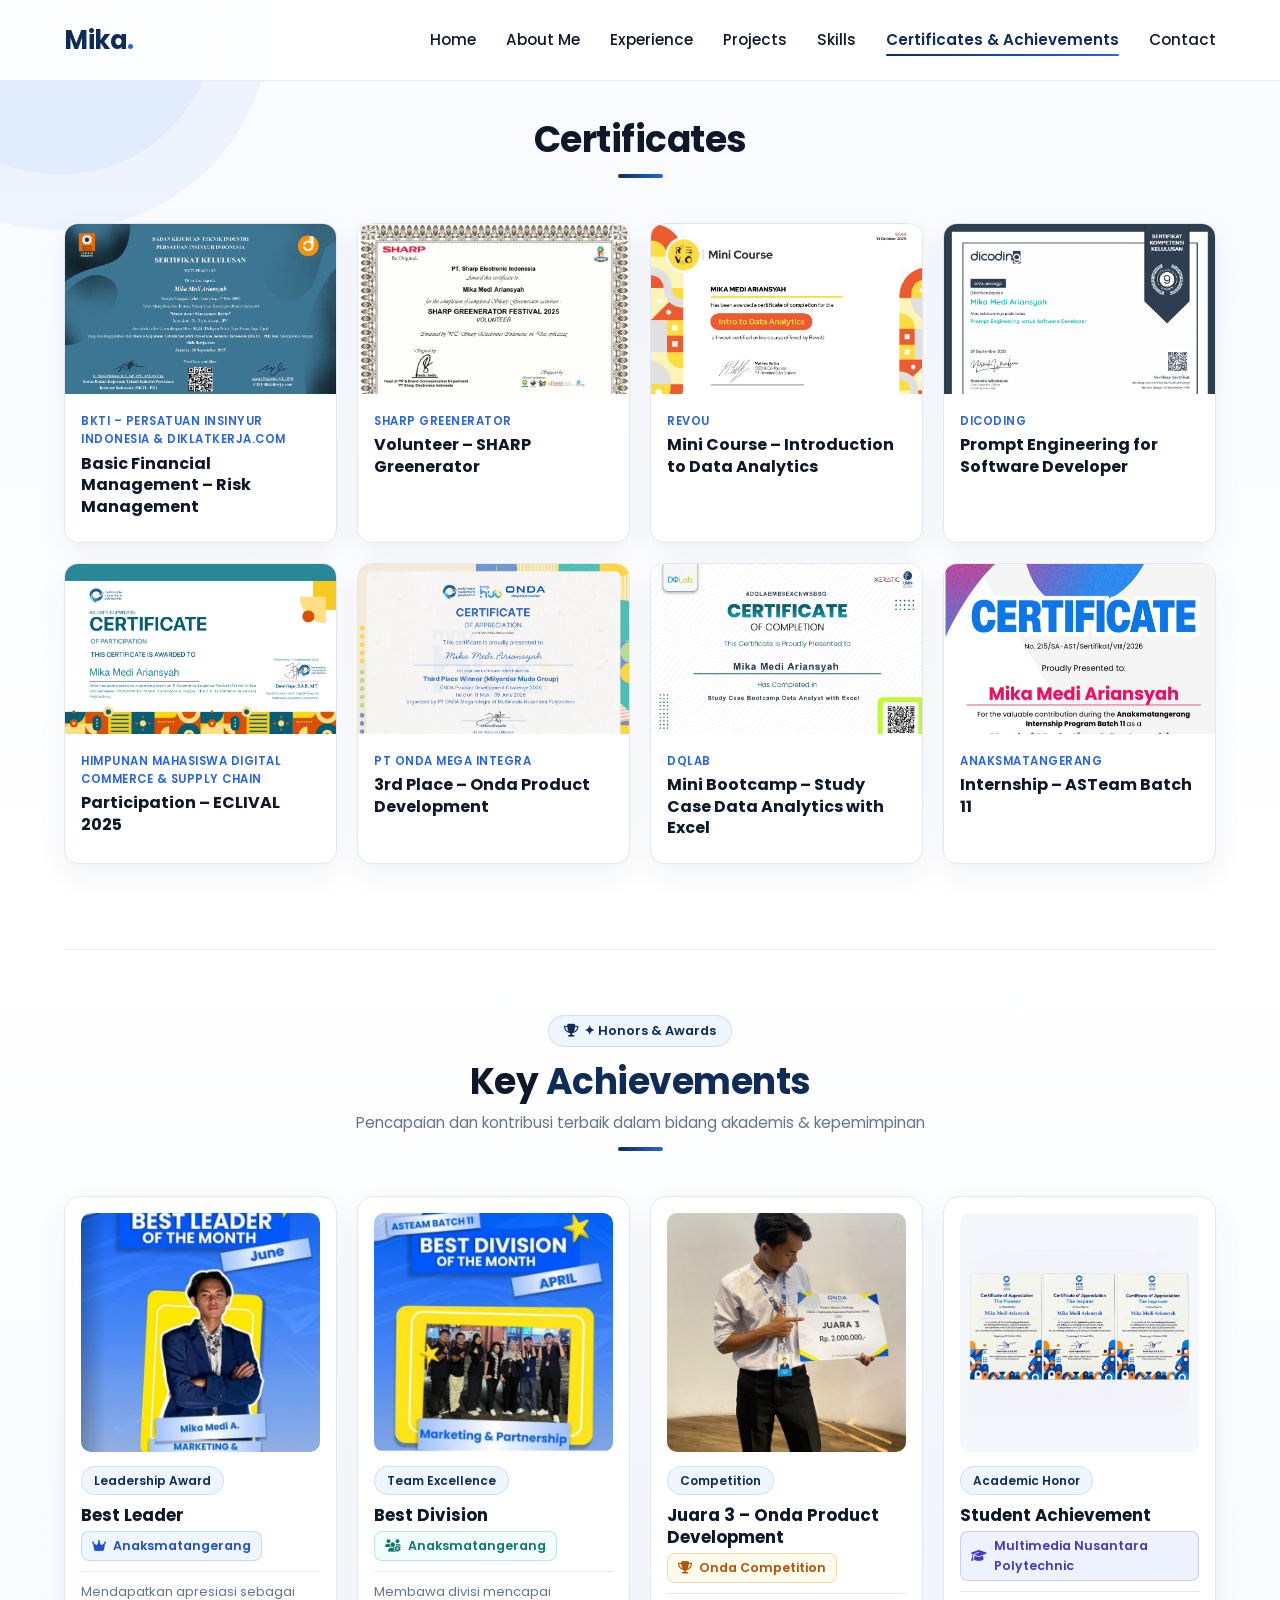
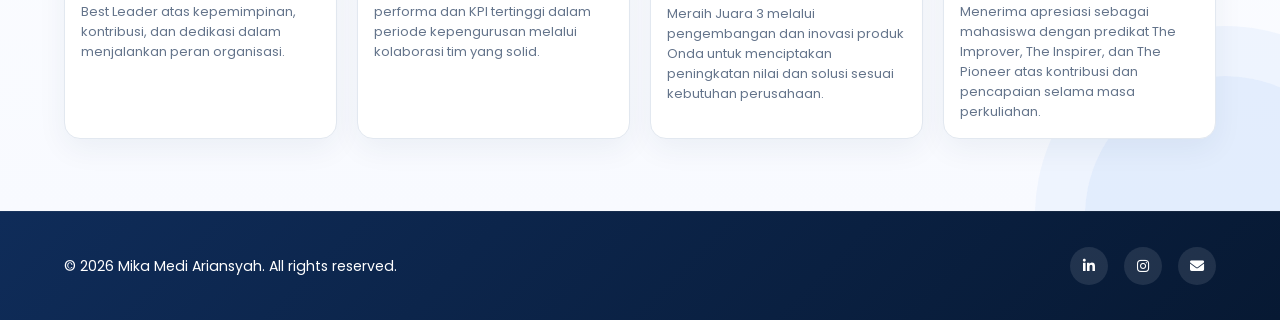
==== certificates.html @ 5923d592 "Add files via upload Upload portfolio website" ====
<!DOCTYPE html>
<html lang="id">
<head>
    <meta charset="UTF-8">
    <meta name="viewport" content="width=device-width, initial-scale=1.0">
    <title>Certificates &amp; Achievements | Mika Medi Ariansyah</title>
    <!-- Google Fonts: Poppins -->
    <link rel="preconnect" href="https://fonts.googleapis.com">
    <link rel="preconnect" href="https://fonts.gstatic.com" crossorigin>
    <link href="https://fonts.googleapis.com/css2?family=Poppins:wght@300;400;500;600;700&display=swap" rel="stylesheet">
    <!-- Font Awesome Icons -->
    <link rel="stylesheet" href="https://cdnjs.cloudflare.com/ajax/libs/font-awesome/6.4.0/css/all.min.css">
    <!-- Custom CSS -->
    <link rel="stylesheet" href="style.css">
</head>
<body>
    <!-- CERTIFICATE LIGHTBOX POPUP MODAL -->
    <div class="cert-modal-overlay" id="cert-modal">
        <button type="button" class="cert-modal-close" id="cert-modal-close" aria-label="Tutup" onclick="document.getElementById('cert-modal').classList.remove('active')">&times;</button>

        <button type="button" class="cert-modal-btn cert-modal-prev" id="cert-modal-prev" aria-label="Sebelumnya">
            <i class="fa-solid fa-chevron-left"></i>
        </button>
        <button type="button" class="cert-modal-btn cert-modal-next" id="cert-modal-next" aria-label="Selanjutnya">
            <i class="fa-solid fa-chevron-right"></i>
        </button>

        <div class="cert-modal-content">
            <img src="" id="cert-modal-img" alt="Certificate Preview">
            <h4 id="cert-modal-title"></h4>
        </div>
    </div>

    <!-- NAVBAR -->
    <header class="navbar" id="navbar">
        <div class="container nav-container">
            <a href="index.html" class="logo">Mika<span>.</span></a>
            
            <nav class="nav-menu" id="nav-menu">
                <ul class="nav-list">
                    <li><a href="index.html" class="nav-link">Home</a></li>
                    <li><a href="about.html" class="nav-link">About Me</a></li>
                    <li><a href="experience.html" class="nav-link">Experience</a></li>
                    <li><a href="projects.html" class="nav-link">Projects</a></li>
                    <li><a href="skills.html" class="nav-link">Skills</a></li>
                    <li><a href="certificates.html" class="nav-link active">Certificates &amp; Achievements</a></li>
                    <li><a href="contact.html" class="nav-link">Contact</a></li>
                </ul>
            </nav>

            <div class="hamburger" id="hamburger">
                <span class="bar"></span>
                <span class="bar"></span>
                <span class="bar"></span>
            </div>
        </div>
    </header>

    <!-- MAIN CERTIFICATES & ACHIEVEMENTS SECTION -->
    <main class="main-content section standalone-page certificates-enhanced">
        <div class="container">
            <!-- BAGIAN 1: CERTIFICATES & CERTIFICATIONS -->
            <div class="section-title exp-centered-header reveal">
                <h2>Certificates</h2>
            </div>

            <div class="certificates-grid">
                <!-- Sertifikat 1 -->
                <div class="certificate-card reveal">
                    <div class="cert-img-wrapper cert-trigger" data-img="Sertifikat Risk Management Mika Medi Ariansyah_page-0001.jpg" data-title="Basic Financial Management – Risk Management">
                        <img src="Sertifikat Risk Management Mika Medi Ariansyah_page-0001.jpg" alt="Basic Financial Management – Risk Management" class="cert-img">
                        <div class="cert-zoom-overlay">
                            <i class="fa-solid fa-magnifying-glass-plus"></i>
                        </div>
                    </div>
                    <div class="cert-content">
                        <span class="cert-issuer">BKTI – Persatuan Insinyur Indonesia &amp; diklatkerja.com</span>
                        <h3>Basic Financial Management – Risk Management</h3>
                    </div>
                </div>

                <!-- Sertifikat 2 -->
                <div class="certificate-card reveal">
                    <div class="cert-img-wrapper cert-trigger" data-img="Sertif SHARP.jpeg" data-title="Volunteer">
                        <img src="Sertif SHARP.jpeg" alt="Odoo ERP Supply Chain" class="cert-img">
                        <div class="cert-zoom-overlay">
                            <i class="fa-solid fa-magnifying-glass-plus"></i>
                        </div>
                    </div>
                    <div class="cert-content">
                        <span class="cert-issuer">SHARP Greenerator</span>
                        <h3>Volunteer – SHARP Greenerator</h3>
                    </div>
                </div>

                <!-- Sertifikat 3 -->
                <div class="certificate-card reveal">
                    <div class="cert-img-wrapper cert-trigger" data-img="Sertifikat Mini Course Data Analyst _ Revo U_page-0001.jpg" data-title="Mini Course">
                        <img src="Sertifikat Mini Course Data Analyst _ Revo U_page-0001.jpg" alt="Inbound Business & Strategy" class="cert-img">
                        <div class="cert-zoom-overlay">
                            <i class="fa-solid fa-magnifying-glass-plus"></i>
                        </div>
                    </div>
                    <div class="cert-content">
                        <span class="cert-issuer">RevoU</span>
                        <h3>Mini Course – Introduction to Data Analytics</h3>
                    </div>
                </div>

                <!-- Sertifikat 4 -->
                <div class="certificate-card reveal">
                    <div class="cert-img-wrapper cert-trigger" data-img="Sertifikat Course Prompt Engineering Dicoding_page-0001.jpg" data-title="Course">
                        <img src="Sertifikat Course Prompt Engineering Dicoding_page-0001.jpg" alt="Project Leadership" class="cert-img">
                        <div class="cert-zoom-overlay">
                            <i class="fa-solid fa-magnifying-glass-plus"></i>
                        </div>
                    </div>
                    <div class="cert-content">
                        <span class="cert-issuer">Dicoding</span>
                        <h3>Prompt Engineering for Software Developer</h3>
                    </div>
                </div>

                <!-- Sertifikat 5 -->
                <div class="certificate-card reveal">
                    <div class="cert-img-wrapper cert-trigger" data-img="Sertifikat Eclival 2025 Mika Medi Ariansyah_page-0001.jpg" data-title="Participation">
                        <img src="Sertifikat Eclival 2025 Mika Medi Ariansyah_page-0001.jpg" alt="Brand Building & Sponsorship" class="cert-img">
                        <div class="cert-zoom-overlay">
                            <i class="fa-solid fa-magnifying-glass-plus"></i>
                        </div>
                    </div>
                    <div class="cert-content">
                        <span class="cert-issuer">Himpunan Mahasiswa Digital Commerce & Supply Chain</span>
                        <h3>Participation – ECLIVAL 2025</h3>
                    </div>
                </div>

                <!-- Sertifikat 6 -->
                <div class="certificate-card reveal">
                    <div class="cert-img-wrapper cert-trigger" data-img="Sertifikat Juara 3 ONDA - Product Dev_pages-to-jpg-0001.jpg" data-title="Apreciation">
                        <img src="Sertifikat Juara 3 ONDA - Product Dev_pages-to-jpg-0001.jpg" alt="Social Media Analytics" class="cert-img">
                        <div class="cert-zoom-overlay">
                            <i class="fa-solid fa-magnifying-glass-plus"></i>
                        </div>
                    </div>
                    <div class="cert-content">
                        <span class="cert-issuer">PT Onda Mega Integra</span>
                        <h3>3rd Place – Onda Product Development</h3>
                    </div>
                </div>

                <!-- Sertifikat 7 -->
                <div class="certificate-card reveal">
                    <div class="cert-img-wrapper cert-trigger" data-img="Sertifikat Mini Bootcamp DQLAB Data Analyst _ Excel_page-0001.jpg" data-title="Mini Bootcamp">
                        <img src="Sertifikat Mini Bootcamp DQLAB Data Analyst _ Excel_page-0001.jpg" alt="Warehouse Operations" class="cert-img">
                        <div class="cert-zoom-overlay">
                            <i class="fa-solid fa-magnifying-glass-plus"></i>
                        </div>
                    </div>
                    <div class="cert-content">
                        <span class="cert-issuer">DQLab</span>
                        <h3>Mini Bootcamp – Study Case Data Analytics with Excel</h3>
                    </div>
                </div>

                <!-- Sertifikat 8 -->
                <div class="certificate-card reveal">
                    <div class="cert-img-wrapper cert-trigger" data-img="Sertifikat ASTEAM.png" data-title="Internship">
                        <img src="Sertifikat ASTEAM.png" alt="Creative Entrepreneurship" class="cert-img">
                        <div class="cert-zoom-overlay">
                            <i class="fa-solid fa-magnifying-glass-plus"></i>
                        </div>
                    </div>
                    <div class="cert-content">
                        <span class="cert-issuer">Anaksmatangerang</span>
                        <h3>Internship – ASTeam Batch 11</h3>
                    </div>
                </div>
            </div>

            <!-- BAGIAN 2: KEY ACHIEVEMENTS -->
<div class="merged-achievements-block" id="achievements">
    <div class="section-title exp-centered-header reveal">
        <span class="exp-journey-badge"><i class="fa-solid fa-trophy"></i> ✦ Honors &amp; Awards</span>
        <h2>Key <span>Achievements</span></h2>
        <p>Pencapaian dan kontribusi terbaik dalam bidang akademis &amp; kepemimpinan</p>
    </div>

    <div class="achievements-grid">
        <!-- Card 1: Best Leader -->
        <article class="achievement-card reveal">
            <div class="achievement-img-wrapper">
                <img src="Best Leader.png" alt="Best Leader Anaksmatangerang">
            </div>
            <span class="achievement-badge">Leadership Award</span>
            <h3 class="achievement-title">Best Leader</h3>
            <div class="achievement-org-wrap">
                <span class="achievement-org org-leader">
                    <i class="fa-solid fa-crown"></i> Anaksmatangerang
                </span>
            </div>
            <p class="achievement-desc">Mendapatkan apresiasi sebagai Best Leader atas kepemimpinan, kontribusi, dan dedikasi dalam menjalankan peran organisasi.</p>
        </article>

        <!-- Card 2: Best Division -->
        <article class="achievement-card reveal">
            <div class="achievement-img-wrapper">
                <img src="Best Division.png" alt="Best Division Anaksmatangerang">
            </div>
            <span class="achievement-badge">Team Excellence</span>
            <h3 class="achievement-title">Best Division</h3>
            <div class="achievement-org-wrap">
                <span class="achievement-org org-division">
                    <i class="fa-solid fa-users-gear"></i> Anaksmatangerang
                </span>
            </div>
            <p class="achievement-desc">
                Membawa divisi mencapai performa dan KPI tertinggi dalam periode kepengurusan melalui kolaborasi tim yang solid.
            </p>
        </article>

        <!-- Card 3: Juara 3 Onda -->
        <article class="achievement-card reveal">
            <div class="achievement-img-wrapper">
                <img src="J3 Onda.png" alt="Juara 3 Onda Product Development">
            </div>
            <span class="achievement-badge">Competition</span>
            <h3 class="achievement-title">Juara 3 – Onda Product Development</h3>
            <div class="achievement-org-wrap">
                <span class="achievement-org org-competition">
                    <i class="fa-solid fa-trophy"></i> Onda Competition
                </span>
            </div>
            <p class="achievement-desc">
                Meraih Juara 3 melalui pengembangan dan inovasi produk Onda untuk menciptakan peningkatan nilai dan solusi sesuai kebutuhan perusahaan.
            </p>
        </article>

        <!-- Card 4: Student Achievement -->
        <article class="achievement-card reveal">
            <div class="achievement-img-wrapper fit-full">
                <img src="3 Sertifikat.jpeg" alt="Academic Achievement">
            </div>
            <span class="achievement-badge">Academic Honor</span>
            <h3 class="achievement-title">Student Achievement</h3>
            <div class="achievement-org-wrap">
                <span class="achievement-org org-academic">
                    <i class="fa-solid fa-graduation-cap"></i> Multimedia Nusantara Polytechnic
                </span>
            </div>
            <p class="achievement-desc">
                Menerima apresiasi sebagai mahasiswa dengan predikat The Improver, The Inspirer, dan The Pioneer atas kontribusi dan pencapaian selama masa perkuliahan.
            </p>
        </article>
    </div>
</div>

    
    </main>

    <!-- FOOTER -->
    <footer class="footer">
        <div class="container footer-container">
            <p>&copy; 2026 Mika Medi Ariansyah. All rights reserved.</p>
            <div class="social-links">
                <a href="https://www.linkedin.com/in/mika-medi-ariansyah" target="_blank" rel="noopener noreferrer" aria-label="LinkedIn"><i class="fa-brands fa-linkedin-in"></i></a>
                <a href="https://www.instagram.com/ariansyah_mika" target="_blank" rel="noopener noreferrer" aria-label="Instagram"><i class="fa-brands fa-instagram"></i></a>
                <a href="https://mail.google.com/mail/?view=cm&fs=1&to=ariansyahmika@gmail.com" target="_blank" rel="noopener noreferrer" aria-label="Email"><i class="fa-solid fa-envelope"></i></a>
            </div>
        </div>
    </footer>

    <button class="back-to-top" id="back-to-top" aria-label="Back to top"><i class="fa-solid fa-chevron-up"></i></button>

    <script src="script.js"></script>
</body>
</html>
---- style.css ----
/* ==========================================
   FILENAME: style.css
   Style definitions for Mika Medi Ariansyah Portfolio
   Color Palette: Executive Navy Blue (#0F2C59), Royal Blue Accent (#2563EB), Soft Slate (#F8FAFC)
   ========================================== */

/* 1. RESET & CSS VARIABLES */
html {
    overflow-y: scroll;
}

.nav-link {
    font-size: 0.95rem;
    font-weight: 500;
    color: var(--text-dark);
    position: relative;
    transition: var(--transition);
}

.nav-link:hover, .nav-link.active {
    color: var(--primary-blue);
    font-weight: 500;
}

:root {
    --primary-blue: #0F2C59;
    --primary-blue-hover: #071933;
    --accent-blue: #2563EB;
    --accent-blue-hover: #1D4ED8;
    --blue-badge-bg: #EFF6FF;
    --blue-badge-text: #1E40AF;
    --cream-bg: #F8FAFC;
    --cream-accent: #E2E8F0;
    --white: #FFFFFF;
    --text-dark: #0F172A;
    --text-muted: #64748B;
    --border-color: #E2E8F0;
    --shadow-soft: 0 10px 30px rgba(15, 44, 89, 0.06);
    --shadow-hover: 0 18px 40px rgba(15, 44, 89, 0.12);
    --transition: all 0.35s cubic-bezier(0.16, 1, 0.3, 1);
    --radius: 14px;
}

* {
    margin: 0;
    padding: 0;
    box-sizing: border-box;
    scroll-behavior: smooth;
}

::selection {
    background-color: var(--accent-blue);
    color: var(--white);
}

body {
    font-family: 'Poppins', sans-serif;
    background-color: var(--white);
    color: var(--text-dark);
    line-height: 1.6;
    overflow-x: hidden;
}

a {
    text-decoration: none;
    color: inherit;
}

ul {
    list-style: none;
}

/* 2. REUSABLE CLASSES & SECTION HEADER */
.container {
    max-width: 1200px;
    margin: 0 auto;
    padding: 0 24px;
}

.section {
    padding: 90px 0;
}

.standalone-page {
    padding-top: 150px !important;
    min-height: 85vh;
}

.light-bg {
    background-color: var(--cream-bg);
}

.section-header, 
.section-title {
    text-align: center !important;
    margin: 0 auto 45px auto !important;
    width: 100% !important;
    position: relative;
}

.section-title h2 {
    font-size: 2.25rem !important;
    font-weight: 700 !important;
    color: var(--text-dark) !important;
    text-align: center !important;
    letter-spacing: -0.5px;
}

.section-title h2 span {
    color: var(--primary-blue) !important;
    position: relative;
}

.section-title p {
    color: var(--text-muted) !important;
    font-size: 0.95rem !important;
    margin-top: 8px !important;
    text-align: center !important;
    line-height: 1.5 !important;
}

.section-title::after {
    content: '';
    display: block;
    width: 45px;
    height: 4px;
    background: linear-gradient(90deg, var(--primary-blue), var(--accent-blue));
    margin: 12px auto 0 auto;
    border-radius: 2px;
    transition: width 0.3s ease;
}

.section-title:hover::after {
    width: 75px;
}

/* Buttons */
.btn {
    display: inline-flex;
    align-items: center;
    justify-content: center;
    gap: 10px;
    padding: 12px 28px;
    border-radius: 30px;
    font-size: 0.95rem;
    font-weight: 600;
    cursor: pointer;
    transition: var(--transition);
    border: 2px solid transparent;
}

.btn-primary {
    background: linear-gradient(135deg, var(--primary-blue), #1E3E62);
    color: var(--white);
    box-shadow: 0 4px 14px rgba(15, 44, 89, 0.2);
}

.btn-primary:hover {
    background: linear-gradient(135deg, var(--primary-blue-hover), var(--primary-blue));
    transform: translateY(-3px);
    box-shadow: 0 8px 22px rgba(15, 44, 89, 0.3);
}

.btn-outline {
    background-color: transparent;
    border-color: var(--primary-blue);
    color: var(--primary-blue);
}

.btn-outline:hover {
    background-color: var(--primary-blue);
    color: var(--white);
    transform: translateY(-3px);
    box-shadow: 0 6px 18px rgba(15, 44, 89, 0.18);
}

.btn-whatsapp {
    background-color: #25D366;
    color: var(--white);
}

.btn-whatsapp:hover {
    background-color: #1EBE5D;
    transform: translateY(-3px);
    box-shadow: 0 6px 18px rgba(37, 211, 102, 0.3);
}

.btn-text {
    background: none;
    border: none;
    color: var(--primary-blue);
    font-weight: 600;
    cursor: pointer;
    display: inline-flex;
    align-items: center;
    gap: 8px;
    padding: 0;
    transition: var(--transition);
}

.btn-text:hover {
    gap: 12px;
    color: var(--accent-blue);
}

/* 3. NAVBAR GLASSMORPHISM */
.navbar {
    position: fixed;
    top: 0;
    left: 0;
    width: 100%;
    z-index: 1000;
    transition: var(--transition);
    background-color: rgba(255, 255, 255, 0.92);
    backdrop-filter: blur(12px);
    border-bottom: 1px solid rgba(226, 232, 240, 0.8);
}

.navbar.scrolled {
    box-shadow: 0 4px 25px rgba(15, 44, 89, 0.08);
    background-color: rgba(255, 255, 255, 0.98);
}

.nav-container {
    display: flex;
    justify-content: space-between;
    align-items: center;
    height: 80px;
}

.logo {
    font-size: 1.6rem;
    font-weight: 700;
    color: var(--primary-blue);
    letter-spacing: -0.5px;
}

.logo span {
    color: var(--accent-blue);
}

.nav-list {
    display: flex;
    gap: 30px;
}

.nav-link {
    font-size: 0.95rem;
    font-weight: 500;
    color: var(--text-dark);
    position: relative;
    transition: var(--transition);
}

.nav-link:hover, .nav-link.active {
    color: var(--primary-blue);
    font-weight: 600;
}

.nav-link::after {
    content: '';
    position: absolute;
    bottom: -6px;
    left: 0;
    width: 0;
    height: 2.5px;
    background: linear-gradient(90deg, var(--primary-blue), var(--accent-blue));
    border-radius: 2px;
    transition: var(--transition);
}

.nav-link:hover::after, .nav-link.active::after {
    width: 100%;
}

.hamburger {
    display: none;
    cursor: pointer;
    flex-direction: column;
    gap: 5px;
}

.bar {
    width: 25px;
    height: 3px;
    background-color: var(--primary-blue);
    border-radius: 2px;
    transition: var(--transition);
}

/* 4. HERO SECTION */
.hero {
    padding-top: 150px;
    padding-bottom: 90px;
    min-height: 90vh;
    display: flex;
    align-items: center;
    background-color: var(--white);
}

.hero-container {
    display: grid;
    grid-template-columns: 1.2fr 0.8fr;
    gap: 40px;
    align-items: center;
}

.badge {
    display: inline-block;
    padding: 6px 16px;
    background-color: var(--blue-badge-bg);
    color: var(--blue-badge-text);
    font-size: 0.85rem;
    font-weight: 600;
    border-radius: 20px;
    margin-bottom: 16px;
    border: 1px solid rgba(37, 99, 235, 0.15);
}

.hero-name {
    font-size: 1.3rem;
    color: var(--text-muted);
    font-weight: 500;
}

.hero-headline {
    font-size: 2.8rem;
    font-weight: 700;
    line-height: 1.2;
    margin: 10px 0 20px 0;
    color: var(--text-dark);
}

.hero-headline span {
    color: var(--primary-blue);
    background: linear-gradient(135deg, var(--primary-blue), var(--accent-blue));
    background-clip: text;
    -webkit-background-clip: text;
    -webkit-text-fill-color: transparent;
}

.hero-desc {
    font-size: 1rem;
    color: var(--text-muted);
    margin-bottom: 30px;
    max-width: 550px;
}

.hero-buttons {
    display: flex;
    gap: 16px;
    flex-wrap: wrap;
}

.hero-socials {
    display: flex;
    align-items: center;
    gap: 12px;
    margin-top: 28px;
}

.hero-socials span {
    font-size: 0.85rem;
    font-weight: 500;
    color: var(--text-muted);
    margin-right: 4px;
}

.hero-socials a {
    width: 38px;
    height: 38px;
    border-radius: 50%;
    background-color: var(--cream-bg);
    color: var(--primary-blue);
    border: 1px solid var(--border-color);
    display: inline-flex;
    align-items: center;
    justify-content: center;
    font-size: 0.95rem;
    transition: var(--transition);
}

.hero-socials a:hover {
    background-color: var(--primary-blue);
    color: var(--white);
    border-color: var(--primary-blue);
    transform: translateY(-3px);
    box-shadow: 0 6px 15px rgba(15, 44, 89, 0.18);
}

.hero-image {
    display: flex;
    justify-content: center;
}

/* ==========================================
   FRAMELESS PROFILE PHOTO: SOFT ARCH & BOTTOM GLASS ANCHOR
   ========================================== */
.image-wrapper {
    position: relative;
    width: 100%;
    max-width: 410px;
    aspect-ratio: auto;
    height: auto;
    margin: -10px auto 0 auto;
    z-index: 1;
    isolation: isolate;
    display: flex;
    flex-direction: column;
    align-items: center;
}

/* Soft Pale-Blue Arch Backdrop */
.image-wrapper::before {
    content: '';
    position: absolute;
    top: 4%;
    left: 50%;
    transform: translateX(-50%);
    width: 82%;
    height: 88%;
    background: linear-gradient(180deg, #EFF6FF 0%, #F8FAFC 100%);
    border-radius: 220px 220px 24px 24px;
    z-index: -1;
    pointer-events: none;
}

/* Subtle Dot Pattern Behind Shoulders */
.image-wrapper::after {
    content: '';
    position: absolute;
    top: 24%;
    left: 50%;
    transform: translateX(-50%);
    width: 104%;
    height: 44%;
    background-image: radial-gradient(#CBD5E1 1.6px, transparent 1.6px);
    background-size: 16px 16px;
    opacity: 0.7;
    z-index: -2;
    pointer-events: none;
}

.profile-avatar {
    width: 100%;
    height: 100%;
    background: transparent !important;
    border: none !important;
    box-shadow: none !important;
    border-radius: 0 !important;
    display: flex;
    align-items: center;
    justify-content: center;
    overflow: visible;
}

.profile-avatar img {
    width: 92%;
    height: auto;
    object-fit: contain;
    display: block;
    border-radius: 0;
    mix-blend-mode: multiply;
    filter: brightness(1.09) contrast(1.09);
}

/* Bottom Glass Anchor Bar */
.hero-glass-anchor {
    position: relative;
    margin-top: -24px;
    background: rgba(255, 255, 255, 0.92);
    backdrop-filter: blur(12px);
    -webkit-backdrop-filter: blur(12px);
    border: 1px solid var(--border-color);
    box-shadow: 0 12px 30px rgba(15, 44, 89, 0.09);
    padding: 13px 24px;
    border-radius: 50px;
    display: inline-flex;
    align-items: center;
    justify-content: center;
    gap: 10px;
    color: var(--text-dark);
    font-size: 0.88rem;
    font-weight: 600;
    white-space: nowrap;
    z-index: 3;
    transition: var(--transition);
}

.hero-glass-anchor:hover {
    border-color: rgba(37, 99, 235, 0.35);
    transform: translateY(-2px);
    box-shadow: 0 16px 34px rgba(15, 44, 89, 0.13);
}

.hero-glass-anchor i {
    color: var(--primary-blue);
    font-size: 1.05rem;
    flex-shrink: 0;
}

/* ==========================================
   5. ABOUT SECTION (CLEAN EDITORIAL LAYOUT)
   ========================================== */
.about {
    position: relative;
    background: linear-gradient(180deg, #F9FBFF 0%, var(--white) 45%, #F9FBFF 100%);
    overflow: hidden;
    isolation: isolate;
}

/* Lengkung Konsentris Biru Pastel di Sudut Kiri Atas */
.about::before {
    content: '';
    position: absolute;
    top: -130px;
    left: -95px;
    width: 310px;
    height: 310px;
    border-radius: 50%;
    background: rgba(196, 217, 249, 0.45);
    box-shadow: 0 0 0 55px rgba(224, 236, 253, 0.48);
    z-index: -1;
    pointer-events: none;
}

/* Lengkung Konsentris Biru Pastel di Sudut Kanan Bawah */
.about::after {
    content: '';
    position: absolute;
    bottom: -145px;
    right: -85px;
    width: 280px;
    height: 280px;
    border-radius: 50%;
    background: rgba(196, 217, 249, 0.42);
    box-shadow: 0 0 0 50px rgba(224, 236, 253, 0.45);
    z-index: -1;
    pointer-events: none;
}

/* Aksen 3 Garis Spark di Kiri Judul About Me */
.about .section-title h2 {
    display: inline-flex;
    align-items: center;
    justify-content: center;
    gap: 8px;
}

.about-title-spark {
    position: relative;
    display: inline-block;
}

.title-spark-svg {
    position: absolute;
    top: -10px;
    left: -34px;
    pointer-events: none;
}

/* Grid 2 Kolom Utama */
.about-grid {
    display: grid;
    grid-template-columns: 1fr 1fr;
    gap: 26px;
    align-items: stretch;
    margin-bottom: 26px;
}

.about-card {
    background-color: var(--white);
    padding: 32px 34px;
    border-radius: 18px;
    box-shadow: 0 12px 34px rgba(15, 44, 89, 0.055);
    border: 1px solid rgba(226, 232, 240, 0.85);
    display: flex;
    flex-direction: column;
    height: 100%;
    transition: var(--transition);
}

.about-card:hover {
    box-shadow: 0 16px 40px rgba(15, 44, 89, 0.085);
}

.about-card-header {
    display: flex;
    align-items: center;
    gap: 16px;
    margin-bottom: 20px;
}

.about-card-icon {
    width: 48px;
    height: 48px;
    border-radius: 50%;
    background-color: var(--blue-badge-bg);
    color: var(--primary-blue);
    display: flex;
    align-items: center;
    justify-content: center;
    font-size: 1.2rem;
    flex-shrink: 0;
}

.about-card-header h3 {
    font-size: 1.25rem;
    font-weight: 700;
    color: var(--primary-blue);
    margin: 0;
}

.about-text {
    color: var(--text-dark);
    opacity: 0.85;
    font-size: 0.94rem;
    line-height: 1.7;
    margin-bottom: 0;
}

.about-divider {
    height: 1px;
    background-color: var(--border-color);
    margin: 20px 0 0 0;
}

.education-box {
    display: flex;
    align-items: center;
    gap: 18px;
    padding: 20px 22px;
    background-color: #F4F7FC;
    border: 1px solid rgba(226, 232, 240, 0.85);
    border-radius: 14px;
    margin: auto 0;
    transition: var(--transition);
}

.education-box:hover {
    border-color: rgba(37, 99, 235, 0.35);
    background-color: var(--white);
    box-shadow: 0 8px 20px rgba(15, 44, 89, 0.06);
}

.edu-icon {
    width: 66px;
    height: 66px;
    background-color: var(--white);
    border-radius: 16px;
    padding: 10px;
    display: flex;
    align-items: center;
    justify-content: center;
    flex-shrink: 0;
    box-shadow: 0 6px 18px rgba(15, 44, 89, 0.07);
    border: 1px solid var(--border-color);
}

.edu-icon img {
    width: 100%;
    height: 100%;
    object-fit: contain;
}

.edu-details h4 {
    font-size: 0.98rem;
    font-weight: 700;
    color: var(--text-dark);
    margin-bottom: 3px;
}

.edu-major {
    font-size: 0.86rem;
    color: var(--text-muted);
    margin-bottom: 7px;
}

.edu-meta-row {
    display: flex;
    flex-wrap: wrap;
    gap: 18px;
    font-size: 0.83rem;
    color: var(--text-dark);
    font-weight: 500;
}

.edu-meta-row i {
    color: var(--primary-blue);
    margin-right: 5px;
}

/* Grid 2x2 Bidang Ketertarikan */
.interests-grid {
    display: grid;
    grid-template-columns: 1fr 1fr;
    gap: 16px;
    flex-grow: 1;
}

.interest-item {
    background-color: #F4F7FC;
    padding: 18px 18px;
    border-radius: 14px;
    border: 1px solid rgba(226, 232, 240, 0.65);
    display: flex;
    align-items: flex-start;
    gap: 14px;
    transition: var(--transition);
}

.interest-item:hover {
    border-color: rgba(37, 99, 235, 0.35);
    background-color: var(--white);
    transform: translateY(-2px);
    box-shadow: 0 8px 20px rgba(15, 44, 89, 0.06);
}

.interest-item i {
    color: var(--primary-blue);
    font-size: 1.1rem;
    margin-top: 3px;
    flex-shrink: 0;
}

.interest-content h4 {
    font-size: 0.9rem;
    font-weight: 700;
    color: var(--primary-blue);
    margin-bottom: 5px;
    line-height: 1.3;
}

.interest-content p {
    font-size: 0.78rem;
    color: var(--text-muted);
    line-height: 1.5;
}

/* Banner What Drives Me */
.about-drives-banner {
    position: relative;
    background: linear-gradient(135deg, #EDF3FE 0%, #E4EEFC 100%);
    border: 1px solid rgba(37, 99, 235, 0.14);
    border-radius: 18px;
    padding: 26px 36px;
    display: flex;
    align-items: center;
    gap: 28px;
    overflow: hidden;
    isolation: isolate;
}

.about-drives-banner::before {
    content: '';
    position: absolute;
    right: -25px;
    bottom: -75px;
    width: 210px;
    height: 210px;
    border-radius: 50%;
    background-color: rgba(158, 188, 240, 0.28);
    z-index: -1;
    pointer-events: none;
}

.about-drives-banner::after {
    content: '';
    position: absolute;
    right: -45px;
    bottom: -95px;
    width: 175px;
    height: 175px;
    border-radius: 50%;
    background-color: rgba(122, 162, 232, 0.32);
    z-index: -1;
    pointer-events: none;
}

.drives-left {
    display: flex;
    align-items: center;
    gap: 26px;
    flex-shrink: 0;
}

.drives-divider {
    width: 1.5px;
    height: 54px;
    background-color: rgba(15, 44, 89, 0.3);
}

.drives-content h4 {
    font-size: 1.08rem;
    font-weight: 700;
    color: var(--primary-blue);
    margin-bottom: 5px;
}

.drives-content p {
    font-size: 0.9rem;
    color: var(--text-dark);
    opacity: 0.88;
    line-height: 1.6;
    max-width: 780px;
}

/* Responsive Layout About Me */
@media (max-width: 992px) {
    .about-grid {
        grid-template-columns: 1fr;
    }
}

@media (max-width: 768px) {
    .about::before,
    .about::after {
        width: 190px;
        height: 190px;
    }

    .edu-meta-row {
        justify-content: center;
    }

    .title-spark-svg {
        width: 22px;
        height: 22px;
        left: -26px;
        top: -8px;
    }

    .about-card {
        padding: 24px 20px;
    }

    .interests-grid {
        grid-template-columns: 1fr;
    }

    .about-drives-banner {
        flex-direction: column;
        align-items: flex-start;
        padding: 22px 20px;
        gap: 14px;
    }

    .drives-divider {
        display: none;
    }
}


/* ==========================================
   6. EXPERIENCE SECTION (2-COLUMN EDITORIAL GRID)
   ========================================== */
.experience {
    position: relative;
    background: linear-gradient(180deg, #F8FAFF 0%, var(--white) 50%, #F8FAFF 100%);
    overflow: hidden;
    isolation: isolate;
}

/* Lengkung Konsentris Biru Pastel di Sudut Kiri Atas & Kanan Bawah */
.experience::before {
    content: '';
    position: absolute;
    top: -135px;
    left: -95px;
    width: 310px;
    height: 310px;
    border-radius: 50%;
    background: rgba(196, 217, 249, 0.45);
    box-shadow: 0 0 0 55px rgba(224, 236, 253, 0.48);
    z-index: -1;
    pointer-events: none;
}

.experience::after {
    content: '';
    position: absolute;
    bottom: -145px;
    right: -85px;
    width: 280px;
    height: 280px;
    border-radius: 50%;
    background: rgba(196, 217, 249, 0.42);
    box-shadow: 0 0 0 50px rgba(224, 236, 253, 0.45);
    z-index: -1;
    pointer-events: none;
}

/* Header Rata Tengah */
.exp-centered-header {
    text-align: center !important;
}

.exp-journey-badge {
    display: inline-flex;
    align-items: center;
    gap: 6px;
    background-color: var(--blue-badge-bg);
    color: var(--primary-blue);
    border: 1px solid rgba(37, 99, 235, 0.16);
    font-size: 0.8rem;
    font-weight: 600;
    padding: 5px 15px;
    border-radius: 20px;
    margin-bottom: 12px;
}

.exp-centered-header h2 {
    text-align: center !important;
}

/* Grid 2 Kolom Kartu Experience */
.exp-cards-grid {
    display: grid;
    grid-template-columns: repeat(2, 1fr);
    gap: 22px;
    width: 100%;
}

.exp-grid-card {
    background-color: var(--white);
    border-radius: 18px;
    border: 1px solid rgba(226, 232, 240, 0.9);
    box-shadow: 0 10px 28px rgba(15, 44, 89, 0.05);
    padding: 20px 22px;
    display: flex;
    flex-direction: column;
    gap: 14px;
    transition: var(--transition);
}

.exp-grid-card:hover {
    transform: translateY(-4px);
    box-shadow: 0 16px 36px rgba(15, 44, 89, 0.09);
    border-color: rgba(37, 99, 235, 0.28);
}

/* Baris Atas Kartu: Hanya Tanggal di Kanan Atas */
.exp-card-top {
    display: flex;
    justify-content: flex-end;
    align-items: center;
}

.exp-date-tag {
    display: inline-flex;
    align-items: center;
    gap: 6px;
    font-size: 0.76rem;
    font-weight: 600;
    color: var(--text-muted);
    background-color: #F4F7FC;
    border: 1px solid rgba(226, 232, 240, 0.85);
    padding: 4px 11px;
    border-radius: 8px;
}

.exp-date-tag i {
    color: var(--primary-blue);
}

/* Isi Utama Kartu: Logo | Deskripsi | Thumbnail Foto */
.exp-card-body {
    display: grid;
    grid-template-columns: 88px 1fr 124px;
    gap: 16px;
    align-items: start;
    flex: 1;
}

.exp-card-details {
    min-width: 0;
    height: 100%;
    display: flex;
    flex-direction: column;
}

.exp-card-details h3 {
    font-size: 1.04rem;
    font-weight: 700;
    color: var(--primary-blue);
    line-height: 1.25;
    margin-bottom: 2px;
}

.exp-card-role {
    font-size: 0.82rem;
    font-weight: 600;
    color: var(--accent-blue);
    margin-bottom: 7px;
}

.exp-card-desc {
    font-size: 0.78rem;
    color: var(--text-muted);
    line-height: 1.45;
    margin-bottom: 10px;
}

.exp-card-tags {
    display: flex;
    flex-wrap: wrap;
    gap: 5px;
    margin-bottom: 12px;
}

.exp-card-tags span {
    font-size: 0.65rem;
    font-weight: 600;
    color: var(--primary-blue);
    background-color: var(--blue-badge-bg);
    padding: 3px 8px;
    border-radius: 20px;
    white-space: nowrap;
}

.exp-view-btn {
    background: none;
    border: none;
    padding: 0;
    margin-top: auto;
    align-self: flex-start;
    font-family: inherit;
    font-size: 0.78rem;
    font-weight: 600;
    color: var(--primary-blue);
    display: inline-flex;
    align-items: center;
    gap: 6px;
    cursor: pointer;
    transition: var(--transition);
}

.exp-card-logo {
    width: 88px;
    height: 88px;
    border-radius: 14px;
    background-color: var(--white);
    border: 1px solid rgba(226, 232, 240, 0.95);
    display: flex;
    align-items: center;
    justify-content: center;
    padding: 6px;
    overflow: hidden;
    flex-shrink: 0;
}

.exp-card-logo.logo-bg-black {
    background-color: #000000;
    border-color: #000000;
}

.exp-card-logo img {
    width: 100%;
    height: 100%;
    max-width: 100%;
    max-height: 100%;
    object-fit: contain;
    object-position: center;
    display: block;
    border-radius: 0;
}

.exp-logo-placeholder {
    display: flex;
    flex-direction: column;
    align-items: center;
    justify-content: center;
    text-align: center;
    color: var(--primary-blue);
    line-height: 1.15;
}

.logo-eclival strong {
    font-size: 0.72rem;
    font-weight: 700;
}

.logo-ast span {
    font-size: 0.42rem;
    font-weight: 700;
    margin-top: 4px;
}

.logo-icon-badge i {
    font-size: 1.45rem;
    color: var(--primary-blue);
    margin-bottom: 4px;
}

.logo-icon-badge span {
    font-size: 0.52rem;
    font-weight: 700;
    letter-spacing: 0.3px;
}

/* Kolom Detail Tengah */
.exp-card-details {
    min-width: 0;
}

.exp-card-details h3 {
    font-size: 1.04rem;
    font-weight: 700;
    color: var(--primary-blue);
    line-height: 1.25;
    margin-bottom: 2px;
}

.exp-card-role {
    font-size: 0.82rem;
    font-weight: 600;
    color: var(--accent-blue);
    margin-bottom: 7px;
}

.exp-card-desc {
    font-size: 0.78rem;
    color: var(--text-muted);
    line-height: 1.45;
    margin-bottom: 10px;
}

.exp-card-tags {
    display: flex;
    flex-wrap: wrap;
    gap: 5px;
    margin-bottom: 10px;
}

.exp-card-tags span {
    font-size: 0.68rem;
    font-weight: 600;
    color: var(--primary-blue);
    background-color: var(--blue-badge-bg);
    padding: 3px 9px;
    border-radius: 20px;
}

.exp-view-btn {
    background: none;
    border: none;
    padding: 0;
    font-family: inherit;
    font-size: 0.78rem;
    font-weight: 600;
    color: var(--primary-blue);
    display: inline-flex;
    align-items: center;
    gap: 6px;
    cursor: pointer;
    transition: var(--transition);
}

.exp-view-btn:hover {
    color: var(--accent-blue);
    gap: 10px;
}

/* Thumbnail Foto di Kanan Kartu */
.exp-card-thumb {
    position: relative;
    width: 126px;
    height: 112px;
    border-radius: 12px;
    overflow: hidden;
    border: 1px solid var(--border-color);
    background-color: #F8FAFC;
    cursor: pointer;
    flex-shrink: 0;
}

.exp-card-thumb img {
    width: 100%;
    height: 100%;
    object-fit: cover;
    display: block;
    transition: transform 0.4s ease;
}

.exp-card-thumb:hover img {
    transform: scale(1.07);
}

.exp-photo-count {
    position: absolute;
    bottom: 6px;
    right: 6px;
    background-color: rgba(15, 23, 42, 0.78);
    color: var(--white);
    font-size: 0.68rem;
    font-weight: 600;
    padding: 2px 7px;
    border-radius: 6px;
    display: inline-flex;
    align-items: center;
    gap: 4px;
}

/* Modal Detail & Galeri Experience */
.exp-modal-box {
    max-width: 680px !important;
    width: 92% !important;
    max-height: 88vh;
    overflow-y: auto;
}

.exp-modal-box h3 {
    font-size: 1.35rem;
    color: var(--primary-blue);
    margin-top: 10px;
    margin-bottom: 2px;
}

.exp-modal-role {
    font-size: 0.92rem;
    font-weight: 600;
    color: var(--accent-blue);
    margin-bottom: 16px;
}

.exp-modal-bullets {
    display: flex;
    flex-direction: column;
    gap: 9px;
    margin-bottom: 20px;
}

.exp-modal-bullets li {
    display: flex;
    align-items: flex-start;
    gap: 10px;
    font-size: 0.86rem;
    color: var(--text-dark);
    line-height: 1.5;
}

.exp-modal-bullets li i {
    color: var(--primary-blue);
    margin-top: 3px;
    flex-shrink: 0;
}

.exp-modal-gallery {
    display: grid;
    grid-template-columns: repeat(3, 1fr);
    gap: 12px;
    padding-top: 16px;
    border-top: 1px solid var(--border-color);
}

.exp-modal-photo {
    height: 145px;
    border-radius: 10px;
    overflow: hidden;
    border: 1px solid var(--border-color);
    background-color: #F8FAFC;
}

.exp-modal-photo img {
    width: 100%;
    height: 100%;
    object-fit: cover;
    display: block;
}

.exp-modal-photo img.fit-contain {
    object-fit: contain;
    padding: 4px;
}

/* Menaikkan posisi foto agar subjek di bagian bawah tidak terpotong */
.exp-card-thumb img.fit-up,
.exp-modal-photo img.fit-up {
    object-position: center 67%;
}

/* Responsive Tablet & Mobile */

@media (max-width: 600px) {
    .exp-card-body {
        grid-template-columns: 72px 1fr;
    }

    .exp-card-logo {
        width: 72px;
        height: 72px;
    }

    .exp-card-thumb {
        grid-column: 1 / -1;
        width: 100%;
        height: 150px;
    }

    .exp-modal-gallery {
        grid-template-columns: 1fr;
    }
}


/* 7. PROJECTS SECTION (FORMAT 4 x 2 GRID) */
.projects-grid {
    display: grid;
    grid-template-columns: repeat(4, 1fr);
    gap: 18px;
    width: 100%;
}

.project-card {
    background-color: var(--white);
    border-radius: 14px;
    overflow: hidden;
    border: 1px solid var(--border-color);
    box-shadow: var(--shadow-soft);
    display: flex;
    flex-direction: column;
    height: 100%;
    position: relative;
    transition: transform 0.35s ease, box-shadow 0.35s ease, border-color 0.35s ease;
}

.project-card::before {
    content: '';
    position: absolute;
    top: 0;
    left: 0;
    width: 0;
    height: 3px;
    background: linear-gradient(90deg, var(--primary-blue), var(--accent-blue));
    transition: width 0.4s ease;
    z-index: 5;
}

.project-card:hover {
    transform: translateY(-6px);
    box-shadow: var(--shadow-hover);
    border-color: rgba(37, 99, 235, 0.3);
}

.project-card:hover::before {
    width: 100%;
}

.project-img {
    position: relative;
    width: 100%;
    aspect-ratio: 16 / 9;
    background-color: var(--cream-bg);
    overflow: hidden;
    flex-shrink: 0;
}

.project-img img {
    width: 100%;
    height: 100%;
    object-fit: cover;
    object-position: center;
    display: block;
    transition: transform 0.5s cubic-bezier(0.16, 1, 0.3, 1);
}

.project-card:hover .project-img img {
    transform: scale(1.07);
}

.project-badge {
    position: absolute;
    top: 10px;
    right: 10px;
    width: 32px;
    height: 32px;
    background-color: var(--primary-blue);
    color: #ffffff;
    border-radius: 50%;
    display: flex;
    align-items: center;
    justify-content: center;
    font-size: 0.85rem;
    box-shadow: 0 2px 8px rgba(0, 0, 0, 0.2);
    z-index: 2;
}

.project-info {
    padding: 16px;
    display: flex;
    flex-direction: column;
    flex-grow: 1;
}

.project-category {
    font-size: 0.72rem;
    font-weight: 700;
    text-transform: uppercase;
    color: var(--accent-blue);
    margin-bottom: 6px;
    letter-spacing: 0.5px;
}

.project-info h3 {
    font-size: 1.02rem;
    margin-bottom: 8px;
    color: var(--text-dark);
}

.project-info p {
    font-size: 0.84rem;
    color: var(--text-muted);
    line-height: 1.45;
    margin-bottom: 14px;
    flex-grow: 1;
}

/* 8. SKILLS SECTION (GRID 4 KOLOM PRESISI) */
.skills-grid {
    display: grid;
    grid-template-columns: repeat(4, 1fr);
    gap: 20px;
    width: 100%;
}

.skill-card {
    background-color: var(--white);
    padding: 24px 18px;
    border-radius: var(--radius);
    text-align: center;
    box-shadow: var(--shadow-soft);
    border: 1px solid var(--border-color);
    position: relative;
    overflow: hidden;
    display: flex;
    flex-direction: column;
    align-items: center;
    transition: var(--transition);
}

.skill-card::before {
    content: '';
    position: absolute;
    top: 0;
    left: 0;
    width: 0;
    height: 3px;
    background: linear-gradient(90deg, var(--primary-blue), var(--accent-blue));
    transition: width 0.35s ease;
}

.skill-card:hover {
    border-color: rgba(37, 99, 235, 0.3);
    transform: translateY(-5px);
    box-shadow: var(--shadow-hover);
}

.skill-card:hover::before {
    width: 100%;
}

.skill-icon {
    width: 52px;
    height: 52px;
    margin: 0 auto 16px auto;
    background-color: var(--blue-badge-bg);
    color: var(--primary-blue);
    border-radius: 50%;
    display: flex;
    align-items: center;
    justify-content: center;
    font-size: 1.3rem;
    transition: var(--transition);
}

.skill-card:hover .skill-icon {
    background-color: var(--primary-blue);
    color: var(--white);
    transform: scale(1.08);
}

.skill-card h3 {
    font-size: 1.05rem;
    font-weight: 700;
    color: var(--text-dark);
    margin-bottom: 8px;
}

.skill-card p {
    font-size: 0.82rem;
    color: var(--text-muted);
    line-height: 1.45;
}

/* 8.5. CERTIFICATES SECTION */
.certificates-grid {
    display: grid;
    grid-template-columns: repeat(4, 1fr);
    gap: 20px;
    width: 100%;
    align-items: stretch;
}

.certificate-card {
    background-color: var(--white);
    border-radius: var(--radius);
    border: 1px solid var(--border-color);
    box-shadow: var(--shadow-soft);
    position: relative;
    overflow: hidden;
    display: flex;
    flex-direction: column;
    height: 100%;
    transition: var(--transition);
}

.certificate-card::before {
    content: '';
    position: absolute;
    top: 0;
    left: 0;
    width: 0;
    height: 3px;
    background: linear-gradient(90deg, var(--primary-blue), var(--accent-blue));
    transition: width 0.35s ease;
    z-index: 5;
}

.certificate-card:hover {
    border-color: rgba(37, 99, 235, 0.3);
    transform: translateY(-5px);
    box-shadow: var(--shadow-hover);
}

.certificate-card:hover::before {
    width: 100%;
}

.cert-img-wrapper {
    width: 100%;
    height: 170px;
    background-color: #f8fafc;
    overflow: hidden;
    position: relative;
    flex-shrink: 0;
}

.cert-img {
    width: 100%;
    height: 100%;
    object-fit: cover;
    object-position: center top;
    display: block;
    transition: transform 0.4s ease;
}

.certificate-card:hover .cert-img {
    transform: scale(1.05);
}

.cert-content {
    padding: 18px 16px;
    display: flex;
    flex-direction: column;
    flex-grow: 1;
    text-align: left;
}

.cert-issuer {
    font-size: 0.72rem;
    font-weight: 600;
    text-transform: uppercase;
    color: var(--accent-blue);
    letter-spacing: 0.5px;
    margin-bottom: 4px;
}

.cert-content h3 {
    font-size: 1rem;
    font-weight: 700;
    color: var(--text-dark);
    margin-bottom: 6px;
    line-height: 1.35;
}

.cert-date {
    font-size: 0.78rem;
    color: var(--text-muted);
    margin-bottom: 8px;
}

.cert-desc {
    font-size: 0.8rem;
    color: var(--text-muted);
    line-height: 1.45;
}

/* CERTIFICATE LIGHTBOX MODAL STYLING */
.cert-trigger {
    cursor: pointer;
}

.cert-modal-overlay {
    position: fixed;
    top: 0;
    left: 0;
    width: 100vw;
    height: 100vh;
    background-color: rgba(15, 23, 42, 0.88);
    backdrop-filter: blur(8px);
    display: flex;
    align-items: center;
    justify-content: center;
    opacity: 0;
    visibility: hidden;
    transition: all 0.35s ease;
    z-index: 3000;
    padding: 20px;
}

.cert-modal-overlay.active {
    opacity: 1;
    visibility: visible;
}

.cert-modal-content {
    position: relative;
    max-width: 90%;
    max-height: 90vh;
    display: flex;
    flex-direction: column;
    align-items: center;
}

.cert-modal-content img {
    max-width: 100%;
    max-height: 75vh;
    object-fit: contain;
    border-radius: 12px;
    box-shadow: 0 25px 60px rgba(0, 0, 0, 0.5);
    border: 2px solid rgba(255, 255, 255, 0.2);
}

.cert-modal-content h4 {
    color: #ffffff;
    margin-top: 16px;
    font-size: 1.1rem;
    font-weight: 500;
    letter-spacing: 0.5px;
    text-align: center;
}

.cert-modal-close {
    position: fixed;
    top: 25px;
    right: 30px;
    background-color: rgba(255, 255, 255, 0.2);
    color: #ffffff;
    border: 1px solid rgba(255, 255, 255, 0.35);
    width: 45px;
    height: 45px;
    border-radius: 50%;
    display: flex;
    align-items: center;
    justify-content: center;
    font-size: 1.8rem;
    cursor: pointer;
    line-height: 1;
    transition: all 0.3s ease;
    z-index: 3020;
}

.cert-modal-close:hover {
    background-color: #ef4444;
    border-color: #ef4444;
    transform: scale(1.1);
}

.cert-modal-btn {
    position: fixed !important;
    top: 50% !important;
    transform: translateY(-50%) !important;
    background-color: rgba(255, 255, 255, 0.2) !important;
    color: #ffffff !important;
    border: 1px solid rgba(255, 255, 255, 0.35) !important;
    width: 52px !important;
    height: 52px !important;
    border-radius: 50% !important;
    display: flex !important;
    align-items: center !important;
    justify-content: center !important;
    font-size: 1.3rem !important;
    cursor: pointer !important;
    transition: all 0.3s ease !important;
    z-index: 3010 !important;
}

.cert-modal-btn:hover {
    background-color: var(--accent-blue) !important;
    border-color: var(--accent-blue) !important;
    transform: translateY(-50%) scale(1.1) !important;
}

.cert-modal-prev {
    left: 30px !important;
    right: auto !important;
}

.cert-modal-next {
    right: 30px !important;
    left: auto !important;
}

/* 9. ACHIEVEMENTS SECTION (GRID 4 KOLOM 1:1) */
.achievements-section {
    padding: 120px 0 80px 0;
    background-color: var(--white);
}

.achievements-grid {
    display: grid;
    grid-template-columns: repeat(4, 1fr);
    gap: 20px;
    align-items: stretch;
}

.achievement-card {
    background: #ffffff;
    border-radius: 16px;
    padding: 16px;
    border: 1px solid var(--border-color);
    box-shadow: var(--shadow-soft);
    display: flex;
    flex-direction: column;
    text-align: left;
    position: relative;
    overflow: hidden;
    transition: transform 0.35s ease, box-shadow 0.35s ease, border-color 0.35s ease;
}

.achievement-card::before {
    content: '';
    position: absolute;
    top: 0;
    left: 0;
    width: 0;
    height: 3px;
    background: linear-gradient(90deg, var(--primary-blue), var(--accent-blue));
    transition: width 0.35s ease;
    z-index: 5;
}

.achievement-card:hover {
    transform: translateY(-5px);
    box-shadow: var(--shadow-hover);
    border-color: rgba(37, 99, 235, 0.3);
}

.achievement-card:hover::before {
    width: 100%;
}

.achievement-img-wrapper {
    width: 100% !important;
    height: auto !important;
    aspect-ratio: 1 / 1 !important;
    border-radius: 10px;
    overflow: hidden;
    margin-bottom: 14px;
    background-color: #f3f3f3;
}

.achievement-img-wrapper img {
    width: 100% !important;
    height: 100% !important;
    object-fit: cover !important;
    object-position: center !important;
    display: block;
    transition: transform 0.5s cubic-bezier(0.16, 1, 0.3, 1);
}

.achievement-card:hover .achievement-img-wrapper img {
    transform: scale(1.06);
}

.achievement-badge {
    display: inline-block;
    align-self: flex-start;
    background-color: var(--blue-badge-bg);
    color: var(--primary-blue);
    font-size: 0.75rem;
    font-weight: 600;
    padding: 4px 12px;
    border-radius: 20px;
    margin-bottom: 10px;
    border: 1px solid rgba(37, 99, 235, 0.15);
}

.achievement-title {
    font-size: 1.05rem;
    font-weight: 700;
    color: var(--text-dark);
    margin-bottom: 4px;
    line-height: 1.3;
}

.achievement-org {
    font-size: 0.82rem;
    color: var(--text-muted);
    font-weight: 500;
    margin-bottom: 8px;
}

.achievement-desc {
    font-size: 0.82rem;
    color: var(--text-muted);
    line-height: 1.5;
    margin-top: 0;
}

/* 10. CONTACT SECTION (GRID 4 KOLOM PROFESSIONAL BLUE) */
.contact-section {
    padding: 120px 0 80px 0;
    background-color: var(--white);
}

.contact-grid {
    display: grid;
    grid-template-columns: repeat(4, 1fr);
    gap: 20px;
    margin-top: 30px;
}

.contact-card {
    background: #ffffff;
    border: 1px solid var(--border-color);
    border-radius: 16px;
    padding: 28px 20px;
    text-align: center;
    display: flex;
    flex-direction: column;
    align-items: center;
    text-decoration: none;
    color: var(--text-dark);
    box-shadow: var(--shadow-soft);
    position: relative;
    overflow: hidden;
    transition: transform 0.35s ease, box-shadow 0.35s ease, border-color 0.35s ease;
}

.contact-card::before {
    content: '';
    position: absolute;
    top: 0;
    left: 0;
    width: 0%;
    height: 3px;
    background: linear-gradient(90deg, var(--primary-blue), var(--accent-blue));
    transition: width 0.35s ease;
}

.contact-card:hover {
    transform: translateY(-6px);
    box-shadow: var(--shadow-hover);
    border-color: rgba(37, 99, 235, 0.3);
}

.contact-card:hover::before {
    width: 100%;
}

.contact-icon {
    width: 54px;
    height: 54px;
    background-color: var(--blue-badge-bg);
    color: var(--primary-blue);
    border-radius: 50%;
    display: flex;
    align-items: center;
    justify-content: center;
    font-size: 1.35rem;
    margin-bottom: 16px;
    transition: var(--transition);
}

.contact-card:hover .contact-icon {
    background-color: var(--primary-blue);
    color: var(--white);
    transform: scale(1.08);
}

.contact-card.wa-card:hover {
    border-color: #25D366;
    box-shadow: 0 12px 30px rgba(37, 211, 102, 0.2);
}

.contact-card.wa-card::before {
    background: linear-gradient(90deg, #1EBE5D, #25D366);
}

.contact-icon.wa-icon {
    background-color: #e8f9ee;
    color: #25D366;
}

.contact-card.wa-card:hover .contact-icon.wa-icon {
    background-color: #25D366;
    color: #ffffff;
}

.contact-card h3 {
    font-size: 1.1rem;
    font-weight: 700;
    color: var(--text-dark);
    margin-bottom: 6px;
}

.contact-card p {
    font-size: 0.83rem;
    color: var(--text-muted);
    margin-bottom: 16px;
    word-break: break-word;
}

.contact-link-text {
    font-size: 0.82rem;
    font-weight: 600;
    color: var(--primary-blue);
    display: inline-flex;
    align-items: center;
    gap: 6px;
    margin-top: auto;
    transition: gap 0.3s ease, color 0.3s ease;
}

.contact-card:hover .contact-link-text {
    gap: 10px;
    color: var(--accent-blue);
}

.contact-link-text.wa-text {
    color: #25D366;
}

/* 11. FOOTER ELEGAN NAVY */
.footer {
    background: linear-gradient(135deg, var(--primary-blue), #071933);
    color: var(--white);
    padding: 35px 0;
    border-top: 1px solid rgba(255, 255, 255, 0.05);
}

.footer-container {
    display: flex;
    justify-content: space-between;
    align-items: center;
    font-size: 0.88rem;
}

.social-links {
    display: flex;
    gap: 16px;
}

.social-links a {
    width: 38px;
    height: 38px;
    border-radius: 50%;
    background-color: rgba(255, 255, 255, 0.1);
    color: var(--white);
    display: flex;
    align-items: center;
    justify-content: center;
    transition: var(--transition);
}

.social-links a:hover {
    background-color: var(--accent-blue);
    color: var(--white);
    transform: translateY(-3px);
}

/* 12. BACK TO TOP BUTTON */
.back-to-top {
    position: fixed;
    bottom: 30px;
    right: 30px;
    width: 45px;
    height: 45px;
    background-color: var(--primary-blue);
    color: var(--white);
    border: none;
    border-radius: 50%;
    cursor: pointer;
    display: flex;
    align-items: center;
    justify-content: center;
    box-shadow: 0 6px 20px rgba(15, 44, 89, 0.25);
    opacity: 0;
    visibility: hidden;
    transition: var(--transition);
    z-index: 99;
}

.back-to-top.show {
    opacity: 1;
    visibility: visible;
}

.back-to-top:hover {
    background-color: var(--accent-blue);
    transform: translateY(-3px);
}

/* 13. PROJECT MODAL */
.modal-overlay {
    position: fixed;
    top: 0;
    left: 0;
    width: 100%;
    height: 100%;
    background-color: rgba(15, 23, 42, 0.7);
    backdrop-filter: blur(4px);
    display: flex;
    align-items: center;
    justify-content: center;
    opacity: 0;
    visibility: hidden;
    transition: var(--transition);
    z-index: 2000;
}

.modal-overlay.active {
    opacity: 1;
    visibility: visible;
}

.modal-content {
    background-color: var(--white);
    padding: 35px;
    border-radius: var(--radius);
    max-width: 500px;
    width: 90%;
    position: relative;
    box-shadow: 0 20px 50px rgba(15, 44, 89, 0.25);
}

.modal-close {
    position: absolute;
    top: 15px;
    right: 20px;
    font-size: 1.8rem;
    background: none;
    border: none;
    cursor: pointer;
    color: var(--text-muted);
}

.modal-cat-tag {
    font-size: 0.8rem;
    color: var(--accent-blue);
    font-weight: 600;
    margin: 8px 0 16px 0;
}

/* 14. SCROLL REVEAL ANIMATION */
.reveal {
    opacity: 0;
    transform: translateY(30px);
    transition: all 0.8s cubic-bezier(0.16, 1, 0.3, 1);
}

.reveal.active {
    opacity: 1;
    transform: translateY(0);
}

/* 15. RESPONSIVE DESIGN (MEDIA QUERIES) */
@media (max-width: 1024px) {
    .projects-grid, 
    .achievements-grid, 
    .contact-grid,
    .skills-grid {
        grid-template-columns: repeat(2, 1fr) !important;
    }
}

@media (max-width: 992px) {
    .hero-container {
        grid-template-columns: 1fr;
        text-align: center;
    }

    .hero-desc {
        margin: 0 auto 30px auto;
    }

    .hero-buttons {
        justify-content: center;
    }

    .hero-socials {
        justify-content: center;
    }

    .about-grid {
        grid-template-columns: 1fr;
    }
}

@media (max-width: 768px) {
    .container {
        padding: 0 16px !important;
    }

    .hamburger {
        display: flex;
    }

    .nav-menu {
        position: fixed;
        top: 80px;
        left: -100%;
        width: 100%;
        background-color: var(--white);
        box-shadow: 0 10px 20px rgba(0, 0, 0, 0.05);
        padding: 30px 0;
        transition: var(--transition);
    }

    .nav-menu.active {
        left: 0;
    }

    .nav-list {
        flex-direction: column;
        align-items: center;
        gap: 20px;
    }

    .hero {
        padding-top: 110px;
        padding-bottom: 50px;
    }

    .hero-headline {
        font-size: 1.75rem !important;
        line-height: 1.3;
        word-wrap: break-word;
    }

    .hero-desc {
        font-size: 0.9rem;
    }

    .hero-buttons {
        flex-direction: column;
        width: 100%;
    }

    .hero-buttons .btn {
        width: 100%;
    }

    .hero-container,
    .about-grid,
    .interests-grid,
    .contact-wrapper,
    .projects-grid,
    .skills-grid,
    .achievements-grid,
    .contact-grid {
        grid-template-columns: 1fr !important;
        gap: 20px;
    }

    .timeline-item {
        padding-left: 30px !important;
    }

    .timeline-dot {
        left: 3px !important;
    }

    .timeline::before {
        left: 10px !important;
    }

    .exp-gallery {
        grid-template-columns: 1fr !important;
    }

    .education-box {
        flex-direction: column;
        text-align: center;
    }

    .image-wrapper {
        max-width: 310px;
        margin-top: 10px;
    }

    .hero-glass-anchor {
        margin-top: -18px;
        padding: 10px 16px;
        font-size: 0.76rem;
        gap: 8px;
        white-space: normal;
        text-align: center;
    }

    .footer-container {
        flex-direction: column;
        gap: 16px;
        text-align: center;
    }

    .cert-modal-prev {
        left: 10px !important;
        width: 42px !important;
        height: 42px !important;
    }

    .cert-modal-next {
        right: 10px !important;
        width: 42px !important;
        height: 42px !important;
    }

    .cert-modal-close {
        top: 15px;
        right: 15px;
        width: 38px;
        height: 38px;
        font-size: 1.4rem;
    }
}

@media (max-width: 600px) {
    .projects-grid, 
    .achievements-grid, 
    .contact-grid,
    .skills-grid {
        grid-template-columns: 1fr !important;
    }
}
/* ==========================================
   PERBAIKAN TAMPILAN MOBILE EXPERIENCE
   ========================================== */
@media (max-width: 992px) {
    .exp-cards-grid {
        grid-template-columns: 1fr !important;
        gap: 18px !important;
    }
}

@media (max-width: 640px) {
    .exp-centered-header h2 {
        font-size: 1.65rem !important;
        line-height: 1.25 !important;
    }

    .exp-grid-card {
        padding: 16px !important;
        gap: 12px !important;
    }

    .exp-card-body {
        grid-template-columns: 64px 1fr !important;
        gap: 12px !important;
        align-items: start !important;
    }

    .exp-card-logo {
        width: 64px !important;
        height: 64px !important;
        padding: 5px !important;
        border-radius: 12px !important;
    }

    .exp-card-details {
        min-width: 0 !important;
        width: 100% !important;
    }

    .exp-card-details h3 {
        font-size: 0.98rem !important;
        overflow-wrap: break-word !important;
        word-break: break-word !important;
    }

    .exp-card-role {
        font-size: 0.8rem !important;
    }

    .exp-card-desc {
        font-size: 0.78rem !important;
    }

    .exp-card-thumb {
        grid-column: 1 / -1 !important;
        width: 100% !important;
        height: 170px !important;
        margin-top: 4px !important;
    }

    .exp-modal-box {
        padding: 24px 18px !important;
        width: 94% !important;
    }

    .exp-modal-gallery {
        grid-template-columns: 1fr !important;
        gap: 10px !important;
    }

    .exp-modal-photo {
        height: 185px !important;
    }
}
/* Membuat seluruh tag keahlian muat 1 baris sejajar */
.exp-grid-card {
    padding: 18px 20px;
}

.exp-card-body {
    grid-template-columns: 80px 1fr 118px;
    gap: 14px;
    align-items: start;
}

.exp-card-logo {
    width: 80px;
    height: 80px;
}

.exp-card-thumb {
    width: 118px;
    height: 112px;
}

.exp-card-tags {
    gap: 4px;
}

.exp-card-tags span {
    font-size: 0.62rem;
    padding: 3px 7px;
    white-space: nowrap;
}

/* ==========================================
   ELEMEN TAMBAHAN HALAMAN PROJECTS
   ========================================== */
.projects-enhanced {
    position: relative;
    background: linear-gradient(180deg, #F8FAFF 0%, var(--white) 50%, #F8FAFF 100%);
    overflow: hidden;
    isolation: isolate;
}

.projects-enhanced::before {
    content: '';
    position: absolute;
    top: -135px;
    left: -95px;
    width: 310px;
    height: 310px;
    border-radius: 50%;
    background: rgba(196, 217, 249, 0.45);
    box-shadow: 0 0 0 55px rgba(224, 236, 253, 0.48);
    z-index: -1;
    pointer-events: none;
}

.projects-enhanced::after {
    content: '';
    position: absolute;
    bottom: -145px;
    right: -85px;
    width: 280px;
    height: 280px;
    border-radius: 50%;
    background: rgba(196, 217, 249, 0.42);
    box-shadow: 0 0 0 50px rgba(224, 236, 253, 0.45);
    z-index: -1;
    pointer-events: none;
}

/* Garis Pemisah Tombol Detail */
.project-card-footer {
    padding-top: 11px;
    border-top: 1px solid #F1F5F9;
    margin-top: auto;
}

/* Banner Kolaborasi di Bagian Bawah */
.projects-cta-banner {
    margin-top: 44px;
    background: linear-gradient(135deg, #EDF3FE 0%, #E4EEFC 100%);
    border: 1px solid rgba(37, 99, 235, 0.16);
    border-radius: 18px;
    padding: 26px 34px;
    display: flex;
    justify-content: space-between;
    align-items: center;
    gap: 24px;
    position: relative;
    overflow: hidden;
    isolation: isolate;
}

.projects-cta-banner::after {
    content: '';
    position: absolute;
    right: -35px;
    bottom: -85px;
    width: 200px;
    height: 200px;
    border-radius: 50%;
    background-color: rgba(158, 188, 240, 0.3);
    z-index: -1;
    pointer-events: none;
}

.projects-cta-text h3 {
    font-size: 1.15rem;
    font-weight: 700;
    color: var(--primary-blue);
    margin-bottom: 4px;
}

.projects-cta-text p {
    font-size: 0.88rem;
    color: var(--text-dark);
    opacity: 0.85;
}

@media (max-width: 768px) {
    .projects-cta-banner {
        flex-direction: column;
        align-items: flex-start;
        padding: 22px 20px;
    }

    .projects-cta-banner .btn {
        width: 100%;
    }
}
/* ==========================================
   ELEMEN TAMBAHAN HALAMAN CERTIFICATES
   ========================================== */
.certificates-enhanced {
    position: relative;
    background: linear-gradient(180deg, #F8FAFF 0%, var(--white) 50%, #F8FAFF 100%);
    overflow: hidden;
    isolation: isolate;
}

.certificates-enhanced::before {
    content: '';
    position: absolute;
    top: -135px;
    left: -95px;
    width: 310px;
    height: 310px;
    border-radius: 50%;
    background: rgba(196, 217, 249, 0.45);
    box-shadow: 0 0 0 55px rgba(224, 236, 253, 0.48);
    z-index: -1;
    pointer-events: none;
}

.certificates-enhanced::after {
    content: '';
    position: absolute;
    bottom: -145px;
    right: -85px;
    width: 280px;
    height: 280px;
    border-radius: 50%;
    background: rgba(196, 217, 249, 0.42);
    box-shadow: 0 0 0 50px rgba(224, 236, 253, 0.45);
    z-index: -1;
    pointer-events: none;
}

/* Efek Hover Zoom Preview pada Kartu Sertifikat */
.cert-zoom-overlay {
    position: absolute;
    inset: 0;
    background-color: rgba(15, 44, 89, 0.42);
    color: var(--white);
    display: flex;
    align-items: center;
    justify-content: center;
    font-size: 1.25rem;
    opacity: 0;
    transition: var(--transition);
}
/* ==========================================
   ELEMEN BERBEDA TIAP KARTU ACHIEVEMENT
   ========================================== */
.achievement-org-wrap {
    padding-bottom: 10px;
    margin-bottom: 10px;
    border-bottom: 1px solid #E2E8F0;
}

.achievement-org {
    display: inline-flex !important;
    align-items: center;
    gap: 7px;
    font-size: 0.78rem !important;
    font-weight: 600 !important;
    padding: 4px 10px;
    border-radius: 8px;
    margin-bottom: 0 !important;
}

/* 1. Best Leader (Biru Royal) */
.achievement-org.org-leader {
    background-color: #EFF6FF;
    color: #1D4ED8 !important;
    border: 1px solid rgba(37, 99, 235, 0.2);
}

/* 2. Best Division (Toska / Emerald) */
.achievement-org.org-division {
    background-color: #F0FDFA;
    color: #0F766E !important;
    border: 1px solid rgba(13, 148, 136, 0.22);
}

/* 3. Juara 3 Onda (Emas / Amber) */
.achievement-org.org-competition {
    background-color: #FFFBEB;
    color: #B45309 !important;
    border: 1px solid rgba(217, 119, 6, 0.25);
}

/* 4. Mahasiswa Berprestasi (Indigo) */
.achievement-org.org-academic {
    background-color: #EEF2FF;
    color: #4338CA !important;
    border: 1px solid rgba(79, 70, 229, 0.22);
}

.achievement-desc {
    margin-top: 0 !important;
    font-size: 0.81rem;
    color: var(--text-muted);
    line-height: 1.55;
}
/* Menampilkan foto sertifikat secara utuh tanpa terpotong */
.achievement-img-wrapper.fit-full {
    background-color: #F4F7FC;
    padding: 8px;
}

.achievement-img-wrapper.fit-full img {
    object-fit: contain !important;
    border-radius: 6px;
}
/* ==========================================
   ELEMEN TAMBAHAN HALAMAN CONTACT
   ========================================== */
.contact-enhanced {
    position: relative;
    background: linear-gradient(180deg, #F8FAFF 0%, var(--white) 50%, #F8FAFF 100%);
    overflow: hidden;
    isolation: isolate;
}

.contact-enhanced::before {
    content: '';
    position: absolute;
    top: -135px;
    left: -95px;
    width: 310px;
    height: 310px;
    border-radius: 50%;
    background: rgba(196, 217, 249, 0.45);
    box-shadow: 0 0 0 55px rgba(224, 236, 253, 0.48);
    z-index: -1;
    pointer-events: none;
}

.contact-enhanced::after {
    content: '';
    position: absolute;
    bottom: -145px;
    right: -85px;
    width: 280px;
    height: 280px;
    border-radius: 50%;
    background: rgba(196, 217, 249, 0.42);
    box-shadow: 0 0 0 50px rgba(224, 236, 253, 0.45);
    z-index: -1;
    pointer-events: none;
}

/* ==========================================
   PERBAIKAN RESPONSIF CERTIFICATES (TABLET & HP)
   ========================================== */
.certificate-card {
    min-width: 0;
}

.cert-issuer,
.cert-content h3,
.cert-desc {
    overflow-wrap: break-word;
    word-wrap: break-word;
}

/* Tampilan Tablet: 2 Kolom */
@media (max-width: 1024px) {
    .certificates-grid {
        grid-template-columns: repeat(2, 1fr) !important;
        gap: 20px !important;
    }
}

/* Tampilan Handphone: 1 Kolom Penuh */
@media (max-width: 768px) {
    .certificates-grid {
        grid-template-columns: 1fr !important;
        gap: 20px !important;
    }

    .cert-img-wrapper {
        height: auto !important;
        aspect-ratio: 16 / 10;
    }
}
/* ==========================================
   JARAK PEMISAH CERTIFICATES & KEY ACHIEVEMENTS
   ========================================== */
.merged-achievements-block {
    margin-top: 85px;
    padding-top: 65px;
    border-top: 1px solid rgba(226, 232, 240, 0.9);
}

@media (max-width: 768px) {
    .merged-achievements-block {
        margin-top: 60px;
        padding-top: 48px;
    }
}
/* ==========================================
   ELEMEN TAMBAHAN HALAMAN SKILLS
   ========================================== */
.skills-enhanced {
    position: relative;
    background: linear-gradient(180deg, #F8FAFF 0%, var(--white) 50%, #F8FAFF 100%) !important;
    overflow: hidden;
    isolation: isolate;
}

.skills-enhanced::before {
    content: '';
    position: absolute;
    top: -135px;
    left: -95px;
    width: 310px;
    height: 310px;
    border-radius: 50%;
    background: rgba(196, 217, 249, 0.45);
    box-shadow: 0 0 0 55px rgba(224, 236, 253, 0.48);
    z-index: -1;
    pointer-events: none;
}

.skills-enhanced::after {
    content: '';
    position: absolute;
    bottom: -145px;
    right: -85px;
    width: 280px;
    height: 280px;
    border-radius: 50%;
    background: rgba(196, 217, 249, 0.42);
    box-shadow: 0 0 0 50px rgba(224, 236, 253, 0.45);
    z-index: -1;
    pointer-events: none;
}

/* Tag Kategori di Bawah Setiap Kartu Skill */
.skill-card p {
    flex-grow: 1;
}

.skill-tag-footer {
    width: 100%;
    margin-top: 14px;
    padding-top: 12px;
    border-top: 1px solid #F1F5F9;
    display: flex;
    justify-content: center;
}

.skill-pill {
    font-size: 0.72rem;
    font-weight: 600;
    color: var(--primary-blue);
    background-color: var(--blue-badge-bg);
    border: 1px solid rgba(37, 99, 235, 0.14);
    padding: 4px 12px;
    border-radius: 20px;
}

/* Blok Tools & Digital Proficiencies */
.tools-section-card {
    margin-top: 38px;
    background-color: var(--white);
    border: 1px solid rgba(226, 232, 240, 0.9);
    border-radius: 18px;
    padding: 30px 32px;
    box-shadow: 0 12px 34px rgba(15, 44, 89, 0.055);
}

.tools-section-header {
    display: flex;
    align-items: center;
    gap: 16px;
    margin-bottom: 24px;
}

.tools-header-icon {
    width: 48px;
    height: 48px;
    border-radius: 14px;
    background-color: var(--blue-badge-bg);
    color: var(--primary-blue);
    display: flex;
    align-items: center;
    justify-content: center;
    font-size: 1.2rem;
    flex-shrink: 0;
}

.tools-section-header h3 {
    font-size: 1.2rem;
    font-weight: 700;
    color: var(--primary-blue);
    margin-bottom: 2px;
}

.tools-section-header p {
    font-size: 0.85rem;
    color: var(--text-muted);
}

.tools-grid {
    display: grid;
    grid-template-columns: repeat(3, 1fr);
    gap: 16px;
}

.tool-item {
    background-color: #F4F7FC;
    border: 1px solid rgba(226, 232, 240, 0.75);
    border-radius: 14px;
    padding: 16px 18px;
    display: flex;
    align-items: flex-start;
    gap: 14px;
    transition: var(--transition);
}

.tool-item:hover {
    background-color: var(--white);
    border-color: rgba(37, 99, 235, 0.35);
    transform: translateY(-3px);
    box-shadow: 0 8px 20px rgba(15, 44, 89, 0.06);
}

.tool-badge-icon {
    width: 40px;
    height: 40px;
    border-radius: 10px;
    background-color: var(--white);
    color: var(--primary-blue);
    border: 1px solid var(--border-color);
    display: flex;
    align-items: center;
    justify-content: center;
    font-size: 1.05rem;
    flex-shrink: 0;
    transition: var(--transition);
}

.tool-item:hover .tool-badge-icon {
    background-color: var(--primary-blue);
    color: var(--white);
    border-color: var(--primary-blue);
}

.tool-info h4 {
    font-size: 0.9rem;
    font-weight: 700;
    color: var(--text-dark);
    margin-bottom: 3px;
    line-height: 1.3;
}

.tool-info span {
    display: block;
    font-size: 0.78rem;
    color: var(--text-muted);
    line-height: 1.45;
}

@media (max-width: 992px) {
    .tools-grid {
        grid-template-columns: repeat(2, 1fr);
    }
}

@media (max-width: 640px) {
    .tools-section-card {
        padding: 22px 18px;
    }

    .tools-grid {
        grid-template-columns: 1fr;
    }
}
/* ==========================================
   REDESIGN HALAMAN SKILLS (COMPACT TILES)
   ========================================== */
.skills-enhanced {
    position: relative;
    background: linear-gradient(180deg, #F8FAFF 0%, var(--white) 50%, #F8FAFF 100%) !important;
    overflow: hidden;
    isolation: isolate;
}

.skills-enhanced::before {
    content: '';
    position: absolute;
    top: -135px;
    left: -95px;
    width: 310px;
    height: 310px;
    border-radius: 50%;
    background: rgba(196, 217, 249, 0.45);
    box-shadow: 0 0 0 55px rgba(224, 236, 253, 0.48);
    z-index: -1;
    pointer-events: none;
}

.skills-enhanced::after {
    content: '';
    position: absolute;
    bottom: -145px;
    right: -85px;
    width: 280px;
    height: 280px;
    border-radius: 50%;
    background: rgba(196, 217, 249, 0.42);
    box-shadow: 0 0 0 50px rgba(224, 236, 253, 0.45);
    z-index: -1;
    pointer-events: none;
}

/* Grid 2 Panel Kategori */
.skills-category-grid {
    display: grid;
    grid-template-columns: repeat(2, 1fr);
    gap: 26px;
    align-items: stretch;
}

.skills-group-card {
    background-color: var(--white);
    border: 1px solid rgba(226, 232, 240, 0.9);
    border-radius: 18px;
    padding: 28px 30px;
    box-shadow: 0 12px 34px rgba(15, 44, 89, 0.055);
    display: flex;
    flex-direction: column;
    transition: var(--transition);
}

.skills-group-card:hover {
    box-shadow: 0 16px 40px rgba(15, 44, 89, 0.085);
}

.skills-group-header {
    display: flex;
    align-items: center;
    gap: 15px;
    padding-bottom: 20px;
    margin-bottom: 20px;
    border-bottom: 1px solid #F1F5F9;
}

.skills-group-icon {
    width: 48px;
    height: 48px;
    border-radius: 14px;
    background-color: var(--blue-badge-bg);
    color: var(--primary-blue);
    display: flex;
    align-items: center;
    justify-content: center;
    font-size: 1.15rem;
    flex-shrink: 0;
}

.skills-group-header h3 {
    font-size: 1.18rem;
    font-weight: 700;
    color: var(--primary-blue);
    margin-bottom: 2px;
}

.skills-group-header span {
    display: block;
    font-size: 0.8rem;
    color: var(--text-muted);
}

/* Grid 2x2 Kartu Skill Ringkas di Dalam Panel */
.skills-tile-list {
    display: grid;
    grid-template-columns: repeat(2, 1fr);
    gap: 14px;
    flex-grow: 1;
}

.skill-compact-tile {
    background-color: #F4F7FC;
    border: 1px solid rgba(226, 232, 240, 0.75);
    border-radius: 14px;
    padding: 16px;
    display: flex;
    align-items: center;
    gap: 13px;
    position: relative;
    overflow: hidden;
    transition: var(--transition);
}

.skill-compact-tile::before {
    content: '';
    position: absolute;
    left: 0;
    top: 0;
    width: 3px;
    height: 0;
    background: linear-gradient(180deg, var(--primary-blue), var(--accent-blue));
    transition: height 0.3s ease;
}

.skill-compact-tile:hover {
    background-color: var(--white);
    border-color: rgba(37, 99, 235, 0.35);
    transform: translateY(-3px);
    box-shadow: 0 8px 20px rgba(15, 44, 89, 0.06);
}

.skill-compact-tile:hover::before {
    height: 100%;
}

.skill-tile-icon {
    width: 44px;
    height: 44px;
    border-radius: 12px;
    background-color: var(--white);
    color: var(--primary-blue);
    border: 1px solid var(--border-color);
    display: flex;
    align-items: center;
    justify-content: center;
    font-size: 1.05rem;
    flex-shrink: 0;
    transition: var(--transition);
}

.skill-compact-tile:hover .skill-tile-icon {
    background-color: var(--primary-blue);
    color: var(--white);
    border-color: var(--primary-blue);
}

.skill-tile-info {
    min-width: 0;
}

.skill-tile-info h4 {
    font-size: 0.92rem;
    font-weight: 700;
    color: var(--text-dark);
    line-height: 1.3;
    margin-bottom: 4px;
}

.skill-tile-tag {
    display: inline-flex;
    align-items: center;
    gap: 5px;
    font-size: 0.72rem;
    font-weight: 600;
    color: var(--accent-blue);
}

.skill-tile-tag::before {
    content: '';
    width: 5px;
    height: 5px;
    border-radius: 50%;
    background-color: var(--accent-blue);
    flex-shrink: 0;
}

/* Responsif Tablet & Mobile */
@media (max-width: 992px) {
    .skills-category-grid {
        grid-template-columns: 1fr;
        gap: 20px;
    }
}

@media (max-width: 640px) {
    .skills-group-card {
        padding: 22px 18px;
    }

    .skills-tile-list {
        grid-template-columns: 1fr;
    }
}
/* ==========================================
   UNIVERSAL RESPONSIVE SYSTEM (ALL DEVICES)
   Mengatur tampilan otomatis untuk semua resolusi HP & Tablet
   ========================================== */

/* 1. Pengaman Anti-Geser Samping & Ukuran Teks Fluida (Otomatis menyesuaikan lebar layar) */
html, body {
    max-width: 100%;
    overflow-x: hidden;
}

.standalone-page {
    padding-top: clamp(105px, 13vh, 150px) !important;
    padding-bottom: clamp(50px, 8vh, 90px) !important;
}

.section-title h2 {
    font-size: clamp(1.55rem, 3.8vw, 2.25rem) !important;
    line-height: 1.25 !important;
}

.section-title p {
    font-size: clamp(0.84rem, 1.8vw, 0.95rem) !important;
    max-width: 650px;
    margin-left: auto !important;
    margin-right: auto !important;
}

.hero-headline {
    font-size: clamp(1.65rem, 4.2vw, 2.8rem) !important;
    line-height: 1.25 !important;
}

/* Mencegah elemen grid melebar keluar layar di resolusi berapapun */
.projects-grid > *,
.achievements-grid > *,
.certificates-grid > *,
.contact-grid > *,
.skills-category-grid > *,
.skills-tile-list > *,
.exp-cards-grid > *,
.about-grid > * {
    min-width: 0;
}

/* 2. Tablet Besar & Laptop Kecil (<= 1100px: iPad Pro, Galaxy Tab S, dll.) */
@media (max-width: 1100px) {
    /* Aktifkan menu hamburger lebih awal agar 7 menu navigasi tidak bertumpuk di Tablet */
    .hamburger {
        display: flex !important;
    }

    .nav-menu {
        position: fixed;
        top: 80px;
        left: -100%;
        width: 100%;
        background-color: rgba(255, 255, 255, 0.98);
        backdrop-filter: blur(12px);
        box-shadow: 0 12px 28px rgba(15, 44, 89, 0.08);
        border-bottom: 1px solid var(--border-color);
        padding: 28px 20px;
        transition: var(--transition);
    }

    .nav-menu.active {
        left: 0;
    }

    .nav-list {
        flex-direction: column;
        align-items: center;
        gap: 18px;
    }

    /* Experience 1 kolom penuh agar teks & tag di dalam kartu tidak sempit */
    .exp-cards-grid {
        grid-template-columns: 1fr !important;
    }
}

/* 3. Tablet Portrait & Landscape (601px - 1024px: iPad Mini, iPad Air, Tablet Android) */
@media (max-width: 1024px) and (min-width: 601px) {
    .container {
        padding: 0 28px !important;
    }

    .projects-grid,
    .achievements-grid,
    .certificates-grid,
    .contact-grid {
        grid-template-columns: repeat(2, minmax(0, 1fr)) !important;
        gap: 20px !important;
    }

    /* Pada Tablet, 2 panel Skills disusun atas-bawah dengan grid 2x2 yang lega di dalamnya */
    .skills-category-grid {
        grid-template-columns: 1fr !important;
        gap: 22px !important;
    }

    .skills-tile-list {
        grid-template-columns: repeat(2, minmax(0, 1fr)) !important;
    }

    .about-grid {
        grid-template-columns: 1fr !important;
    }

    .cert-img-wrapper {
        height: 195px !important;
    }
}

/* 4. Semua Ukuran Handphone (<= 600px: iPhone, Samsung Galaxy, Xiaomi, Oppo, dll.) */
@media (max-width: 600px) {
    .container {
        padding: 0 16px !important;
    }

    .nav-container {
        height: 70px !important;
    }

    .nav-menu {
        top: 70px !important;
    }

    /* Logo otomatis mengecil di HP agar "Welcome To My Portfolio." muat 1 baris */
    .logo {
        font-size: clamp(1.02rem, 4.5vw, 1.35rem) !important;
        max-width: 80%;
        white-space: nowrap;
        overflow: hidden;
        text-overflow: ellipsis;
    }

    /* Semua grid kartu menjadi 1 kolom penuh */
    .projects-grid,
    .achievements-grid,
    .certificates-grid,
    .contact-grid,
    .skills-category-grid,
    .skills-tile-list,
    .interests-grid {
        grid-template-columns: minmax(0, 1fr) !important;
        gap: 16px !important;
    }

    /* Foto profil & badge Hero */
    .image-wrapper {
        max-width: 280px !important;
    }

    .hero-glass-anchor {
        font-size: 0.75rem !important;
        padding: 9px 14px !important;
        white-space: normal !important;
        line-height: 1.35;
    }

    /* Kartu Experience di HP */
    .exp-card-body {
        grid-template-columns: 60px 1fr !important;
        gap: 12px !important;
    }

    .exp-card-logo {
        width: 60px !important;
        height: 60px !important;
    }

    .exp-card-tags span {
        white-space: normal !important;
    }

    /* Kartu Sertifikat di HP */
    .cert-img-wrapper {
        height: auto !important;
        aspect-ratio: 16 / 10 !important;
    }

    /* Tombol Panah Popup Sertifikat dipindah ke bawah gambar agar tidak menutupi sertifikat */
    .cert-modal-content {
        max-width: 96% !important;
    }

    .cert-modal-content img {
        max-height: 62vh !important;
    }

    .cert-modal-btn {
        top: auto !important;
        bottom: 24px !important;
        transform: none !important;
        width: 44px !important;
        height: 44px !important;
    }

    .cert-modal-btn:hover {
        transform: scale(1.06) !important;
    }

    .cert-modal-prev {
        left: calc(50% - 56px) !important;
    }

    .cert-modal-next {
        right: calc(50% - 56px) !important;
    }

    /* Banner CTA & Tombol Back-to-Top */
    .projects-cta-banner,
    .about-drives-banner {
        padding: 20px 18px !important;
    }

    .back-to-top {
        width: 40px !important;
        height: 40px !important;
        bottom: 18px !important;
        right: 18px !important;
    }
}

/* 5. Handphone Layar Ekstra Kecil (<= 380px: iPhone SE, Galaxy Fold, layar 320px-360px) */
@media (max-width: 380px) {
    .container {
        padding: 0 12px !important;
    }

    .logo {
        font-size: 0.96rem !important;
    }

    .about-card,
    .skills-group-card,
    .contact-card,
    .achievement-card {
        padding: 18px 14px !important;
    }

    .btn {
        padding: 10px 20px !important;
        font-size: 0.86rem !important;
    }
}
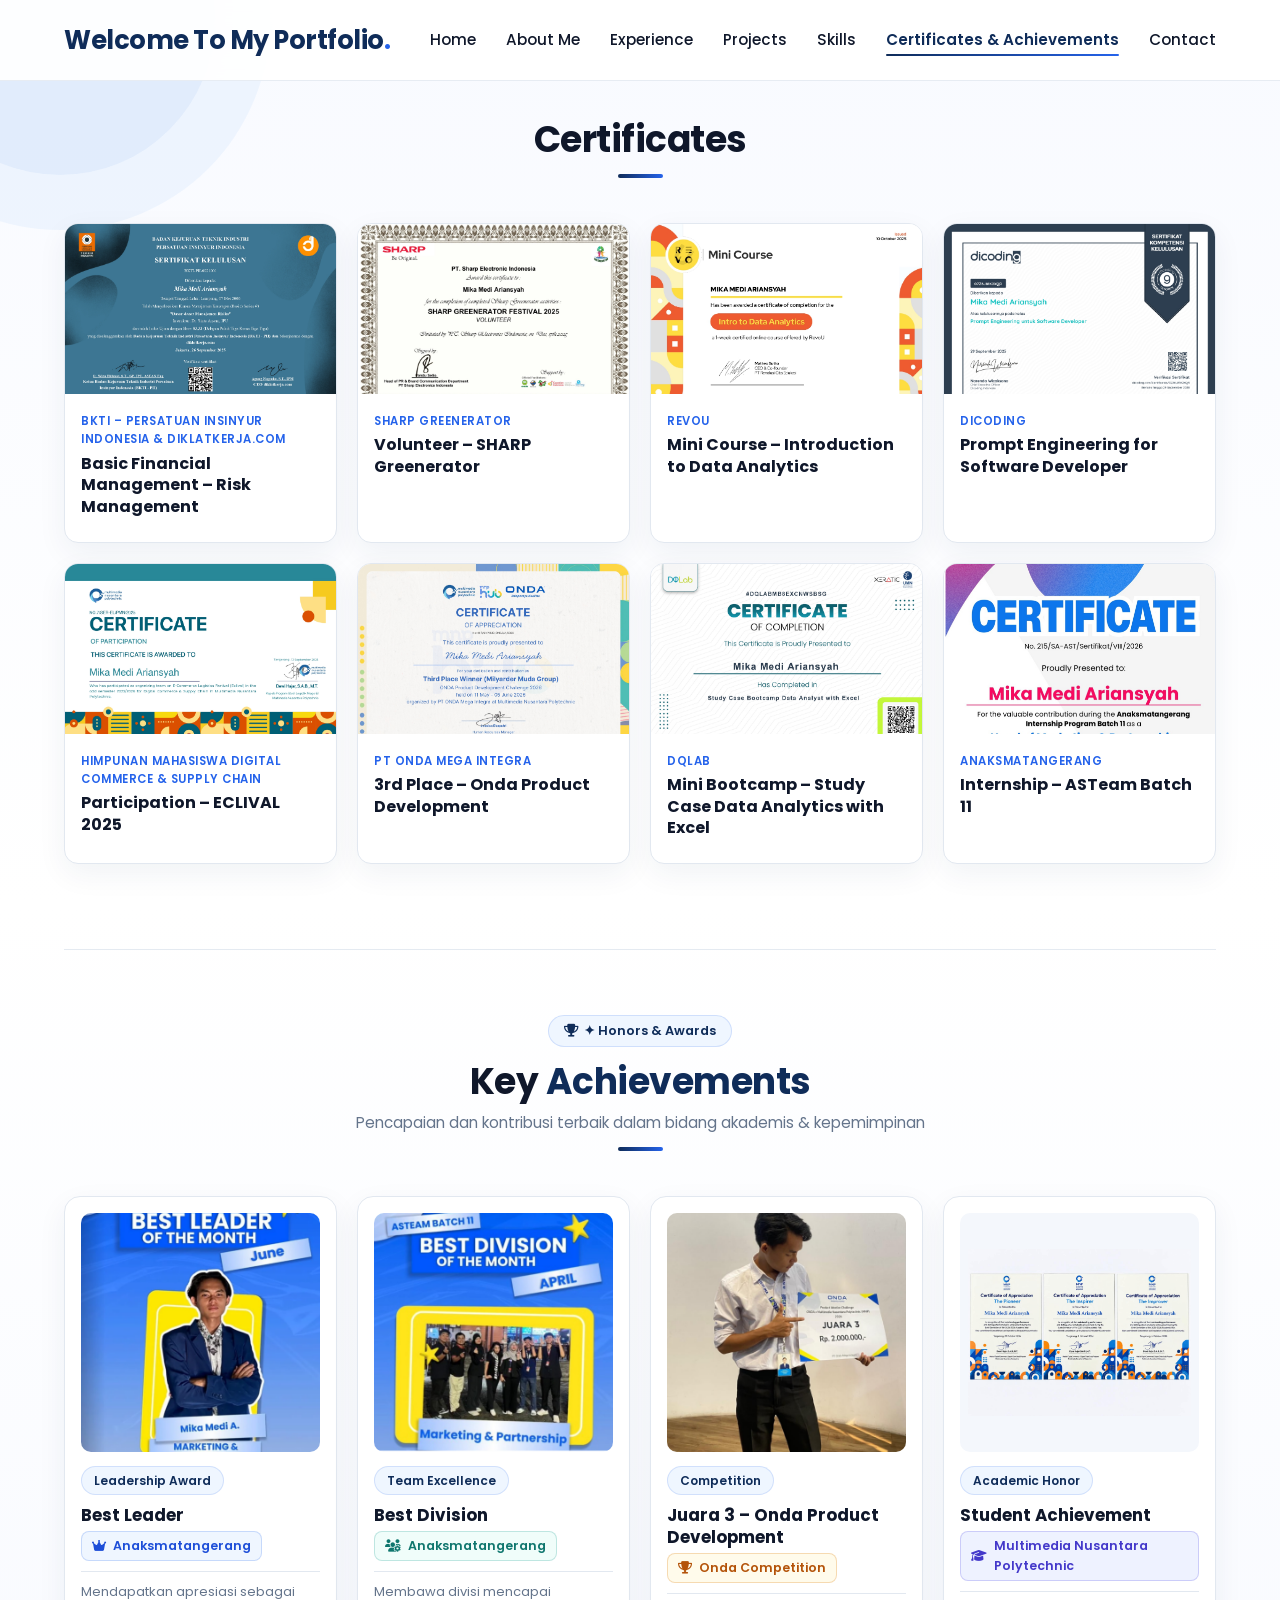
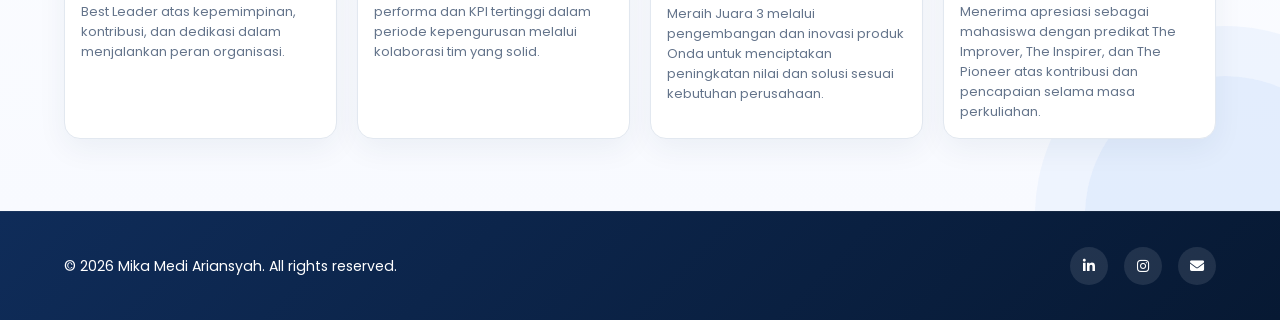
==== commit 34d62b37: "Fix HTML entity encoding in certificates.html" ====
--- a/certificates.html
+++ b/certificates.html
@@ -34,7 +34,7 @@
     <!-- NAVBAR -->
     <header class="navbar" id="navbar">
         <div class="container nav-container">
-            <a href="index.html" class="logo">Mika<span>.</span></a>
+            <a href="index.html" class="logo">Welcome To My Portfolio<span>.</span></a>
             
             <nav class="nav-menu" id="nav-menu">
                 <ul class="nav-list">
@@ -274,4 +274,4 @@
 
     <script src="script.js"></script>
 </body>
-</html>+</html>
